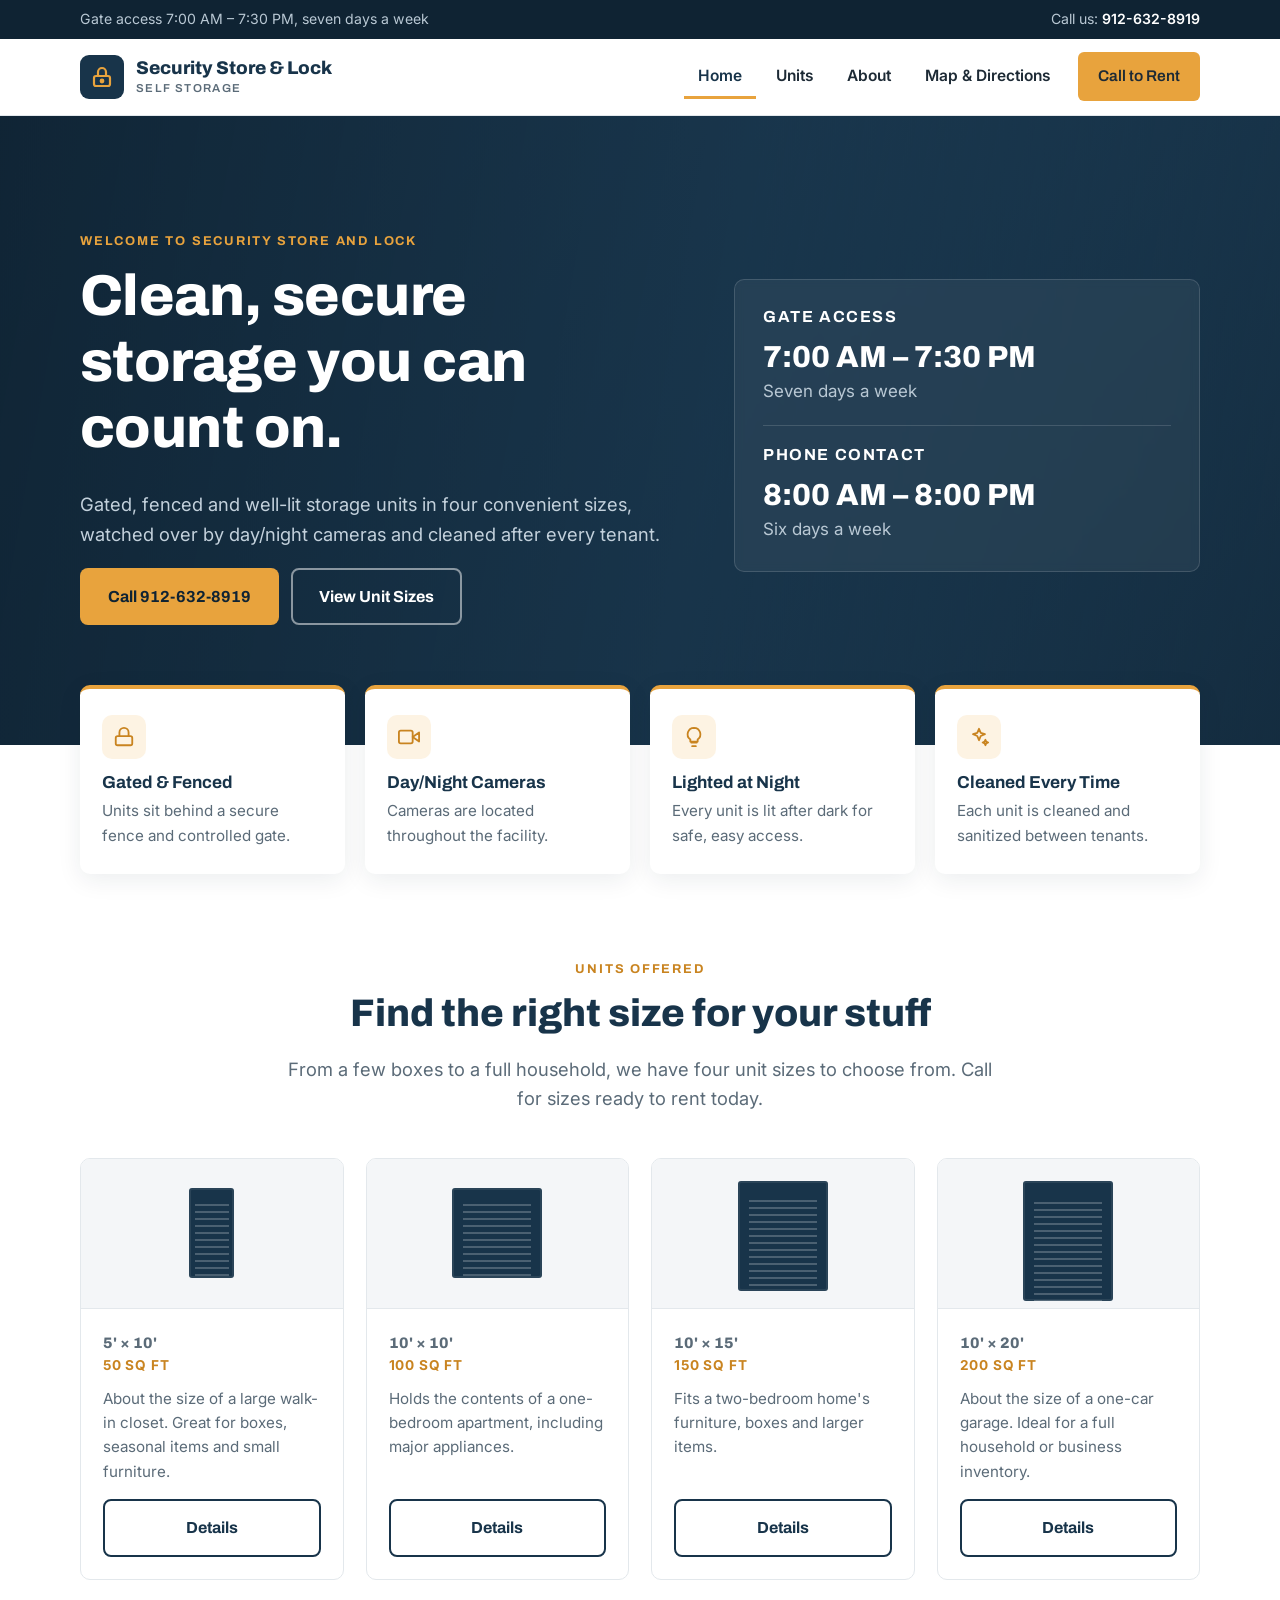
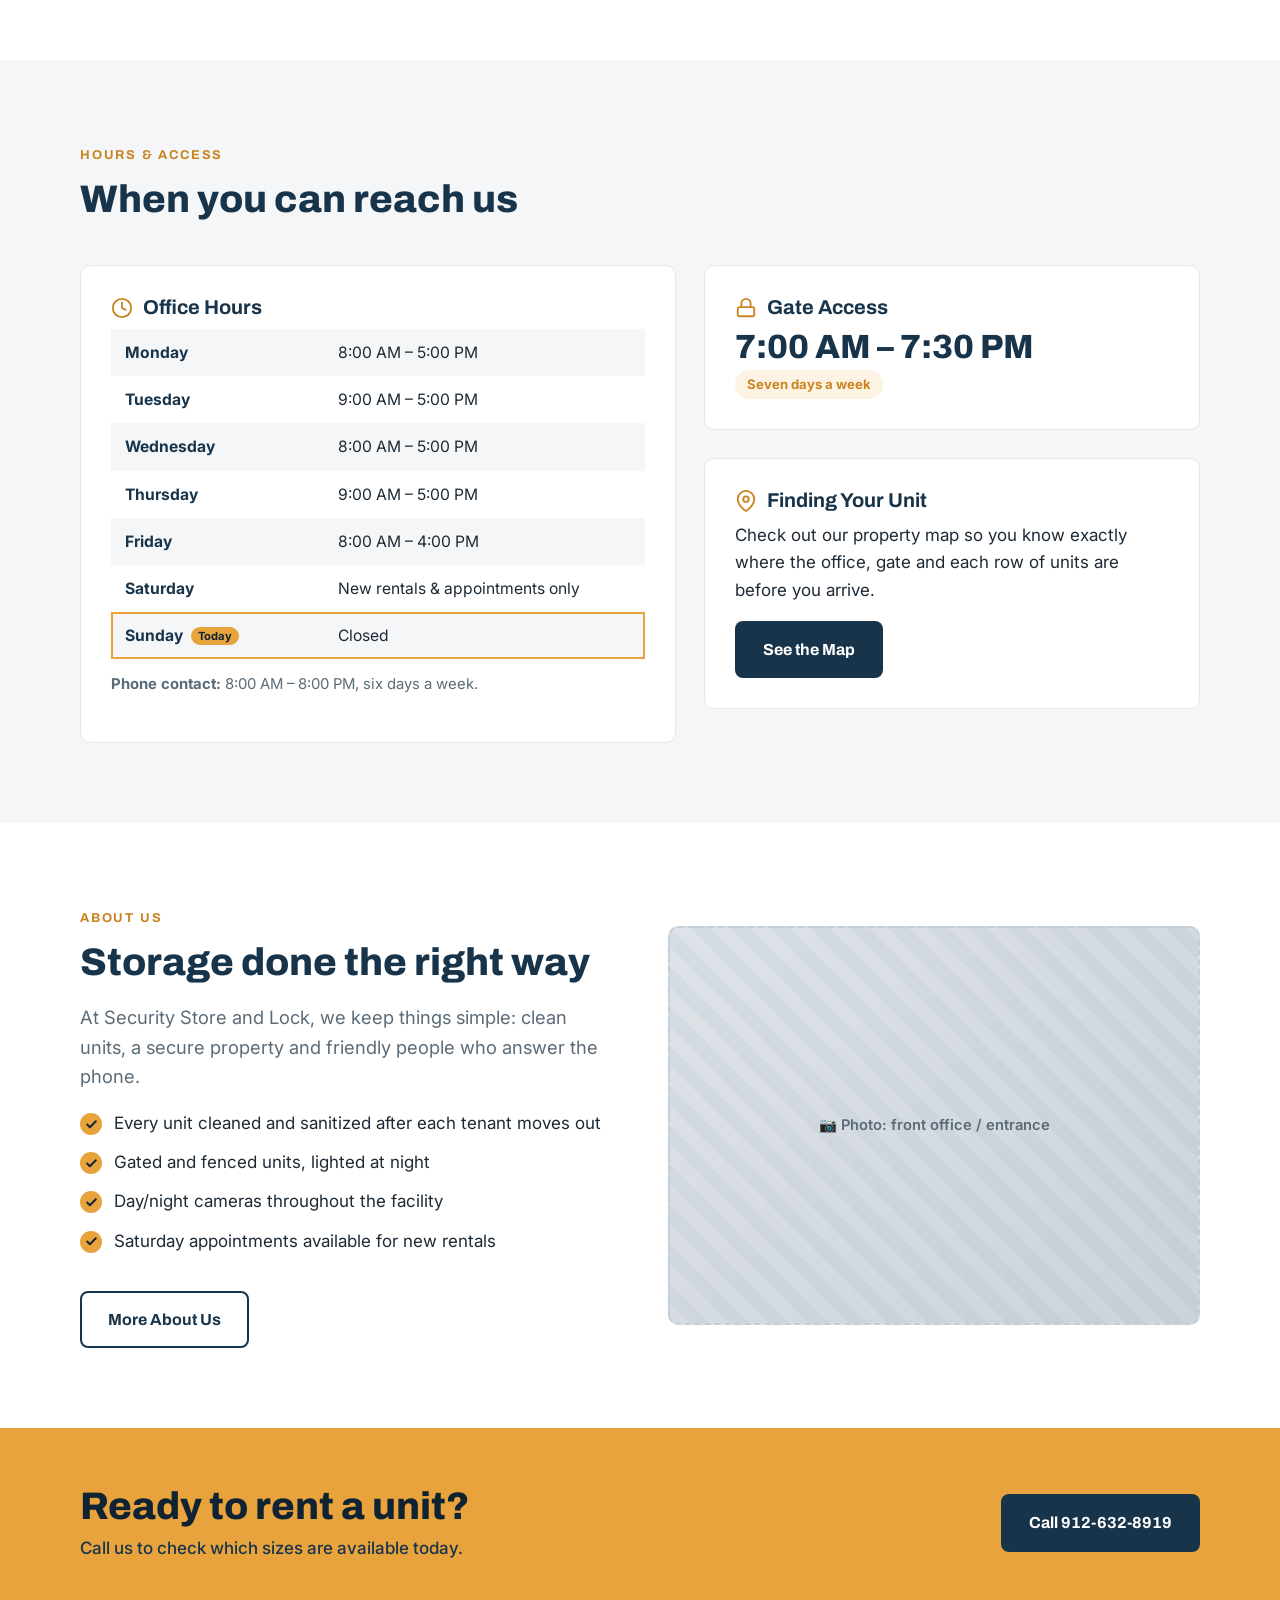
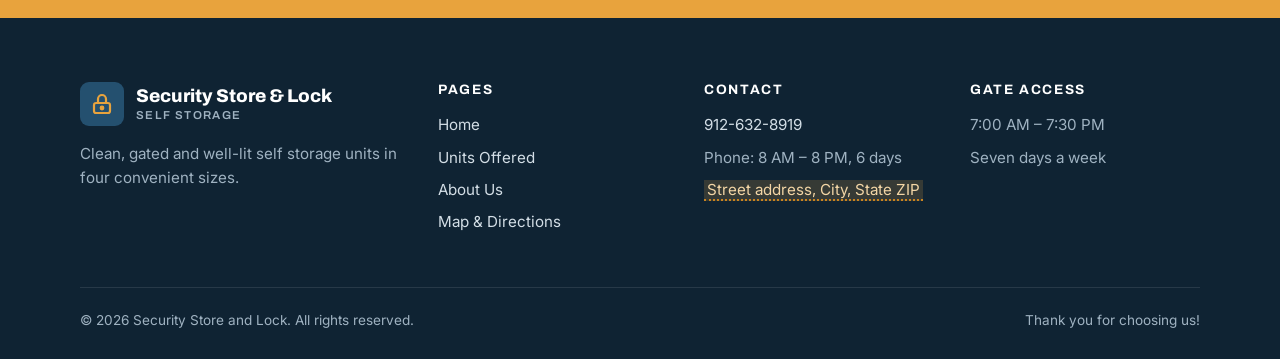
==== index.html @ 2366b082 "Initial website for Security Store and Lock Co-Authored-By: Claude Opus 5.5 <noreply@anthropic.com>" ====
<!DOCTYPE html>
<html lang="en">
<head>
  <meta charset="UTF-8">
  <meta name="viewport" content="width=device-width, initial-scale=1">
  <title>Security Store and Lock | Clean, Secure Self Storage</title>
  <meta name="description" content="Security Store and Lock offers clean, gated, well-lit self storage units from 5x10 to 10x20 with day/night cameras and 7-day gate access. Call 912-632-8919.">
  <link rel="preconnect" href="https://fonts.googleapis.com">
  <link rel="preconnect" href="https://fonts.gstatic.com" crossorigin>
  <link href="https://fonts.googleapis.com/css2?family=Archivo:wght@600;700;800&family=Inter:wght@400;500;600;700&display=swap" rel="stylesheet">
  <link rel="stylesheet" href="css/styles.css">
</head>
<body>

  <div class="topbar">
    <div class="container">
      <span class="hide-sm">Gate access 7:00 AM – 7:30 PM, seven days a week</span>
      <span>Call us: <a href="tel:+19126328919">912-632-8919</a></span>
    </div>
  </div>

  <header class="site-header">
    <div class="container">
      <a class="logo" href="index.html" aria-label="Security Store and Lock home">
        <span class="logo-mark"><svg viewBox="0 0 24 24" fill="none" stroke="#e8a33d" stroke-width="2.2" stroke-linecap="round" stroke-linejoin="round"><rect x="4" y="11" width="16" height="10" rx="2"/><path d="M8 11V7a4 4 0 0 1 8 0v4"/><circle cx="12" cy="16" r="1.3" fill="#e8a33d"/></svg></span>
        <span class="logo-text">Security Store &amp; Lock<small>Self Storage</small></span>
      </a>
      <button class="nav-toggle" aria-label="Open menu" aria-expanded="false"><span></span><span></span><span></span></button>
      <nav class="nav" aria-label="Main">
        <a href="index.html" aria-current="page">Home</a>
        <a href="units.html">Units</a>
        <a href="about.html">About</a>
        <a href="directions.html">Map &amp; Directions</a>
        <a class="btn btn--accent" href="tel:+19126328919">Call to Rent</a>
      </nav>
    </div>
  </header>

  <main>
    <!-- HERO — to add a background photo, add style="--hero-img: url('images/hero.jpg')" to the section below -->
    <section class="hero">
      <div class="container hero-grid">
        <div>
          <span class="eyebrow">Welcome to Security Store and Lock</span>
          <h1>Clean, secure storage you can count on.</h1>
          <p class="lead">Gated, fenced and well-lit storage units in four convenient sizes, watched over by day/night cameras and cleaned after every tenant.</p>
          <div class="btn-row">
            <a class="btn btn--accent" href="tel:+19126328919">Call 912-632-8919</a>
            <a class="btn btn--ghost" href="units.html">View Unit Sizes</a>
          </div>
        </div>
        <aside class="hero-card" aria-label="Quick info">
          <h3>Gate Access</h3>
          <div class="big">7:00 AM – 7:30 PM</div>
          <p class="sub">Seven days a week</p>
          <hr>
          <h3>Phone Contact</h3>
          <div class="big">8:00 AM – 8:00 PM</div>
          <p class="sub">Six days a week</p>
        </aside>
      </div>
    </section>

    <!-- FEATURES -->
    <div class="container">
      <div class="features">
        <div class="feature">
          <div class="icon"><svg viewBox="0 0 24 24" fill="none" stroke-width="2" stroke-linecap="round" stroke-linejoin="round"><rect x="3" y="11" width="18" height="10" rx="2"/><path d="M7 11V7a5 5 0 0 1 10 0v4"/></svg></div>
          <h3>Gated &amp; Fenced</h3>
          <p>Units sit behind a secure fence and controlled gate.</p>
        </div>
        <div class="feature">
          <div class="icon"><svg viewBox="0 0 24 24" fill="none" stroke-width="2" stroke-linecap="round" stroke-linejoin="round"><path d="M23 7l-7 5 7 5V7z"/><rect x="1" y="5" width="15" height="14" rx="2"/></svg></div>
          <h3>Day/Night Cameras</h3>
          <p>Cameras are located throughout the facility.</p>
        </div>
        <div class="feature">
          <div class="icon"><svg viewBox="0 0 24 24" fill="none" stroke-width="2" stroke-linecap="round" stroke-linejoin="round"><path d="M9 18h6M10 22h4M12 2a7 7 0 0 0-4 12.7V17h8v-2.3A7 7 0 0 0 12 2z"/></svg></div>
          <h3>Lighted at Night</h3>
          <p>Every unit is lit after dark for safe, easy access.</p>
        </div>
        <div class="feature">
          <div class="icon"><svg viewBox="0 0 24 24" fill="none" stroke-width="2" stroke-linecap="round" stroke-linejoin="round"><path d="M12 3l1.9 4.6L18.5 9l-4.6 1.9L12 15.5l-1.9-4.6L5.5 9l4.6-1.4z"/><path d="M19 15l.9 2.1L22 18l-2.1.9L19 21l-.9-2.1L16 18l2.1-.9z"/></svg></div>
          <h3>Cleaned Every Time</h3>
          <p>Each unit is cleaned and sanitized between tenants.</p>
        </div>
      </div>
    </div>

    <!-- UNITS SUMMARY -->
    <section class="section">
      <div class="container">
        <div class="section-head center">
          <span class="eyebrow">Units Offered</span>
          <h2>Find the right size for your stuff</h2>
          <p class="lead">From a few boxes to a full household, we have four unit sizes to choose from. Call for sizes ready to rent today.</p>
        </div>
        <div class="units-grid">
          <article class="unit-card">
            <div class="unit-visual"><div class="box" style="width:45px;height:90px"></div></div>
            <div class="unit-body">
              <p class="unit-size">5' × 10'</p>
              <div class="unit-sqft">50 sq ft</div>
              <p>About the size of a large walk-in closet. Great for boxes, seasonal items and small furniture.</p>
              <a class="btn btn--outline" href="units.html#5x10">Details</a>
            </div>
          </article>
          <article class="unit-card">
            <div class="unit-visual"><div class="box" style="width:90px;height:90px"></div></div>
            <div class="unit-body">
              <p class="unit-size">10' × 10'</p>
              <div class="unit-sqft">100 sq ft</div>
              <p>Holds the contents of a one-bedroom apartment, including major appliances.</p>
              <a class="btn btn--outline" href="units.html#10x10">Details</a>
            </div>
          </article>
          <article class="unit-card">
            <div class="unit-visual"><div class="box" style="width:90px;height:110px"></div></div>
            <div class="unit-body">
              <p class="unit-size">10' × 15'</p>
              <div class="unit-sqft">150 sq ft</div>
              <p>Fits a two-bedroom home's furniture, boxes and larger items.</p>
              <a class="btn btn--outline" href="units.html#10x15">Details</a>
            </div>
          </article>
          <article class="unit-card">
            <div class="unit-visual"><div class="box" style="width:90px;height:120px"></div></div>
            <div class="unit-body">
              <p class="unit-size">10' × 20'</p>
              <div class="unit-sqft">200 sq ft</div>
              <p>About the size of a one-car garage. Ideal for a full household or business inventory.</p>
              <a class="btn btn--outline" href="units.html#10x20">Details</a>
            </div>
          </article>
        </div>
      </div>
    </section>

    <!-- HOURS + GATE -->
    <section class="section section--soft">
      <div class="container">
        <div class="section-head">
          <span class="eyebrow">Hours &amp; Access</span>
          <h2>When you can reach us</h2>
        </div>
        <div class="info-grid">
          <div class="card">
            <h3><svg viewBox="0 0 24 24" fill="none" stroke-width="2" stroke-linecap="round"><circle cx="12" cy="12" r="10"/><path d="M12 6v6l4 2"/></svg>Office Hours</h3>
            <table class="hours">
              <tr data-day="1"><th>Monday</th><td>8:00 AM – 5:00 PM</td></tr>
              <tr data-day="2"><th>Tuesday</th><td>9:00 AM – 5:00 PM</td></tr>
              <tr data-day="3"><th>Wednesday</th><td>8:00 AM – 5:00 PM</td></tr>
              <tr data-day="4"><th>Thursday</th><td>9:00 AM – 5:00 PM</td></tr>
              <tr data-day="5"><th>Friday</th><td>8:00 AM – 4:00 PM</td></tr>
              <tr data-day="6"><th>Saturday</th><td>New rentals &amp; appointments only</td></tr>
              <tr data-day="0"><th>Sunday</th><td>Closed</td></tr>
            </table>
            <p class="note"><strong>Phone contact:</strong> 8:00 AM – 8:00 PM, six days a week.</p>
          </div>
          <div class="stack">
            <div class="card">
              <h3><svg viewBox="0 0 24 24" fill="none" stroke-width="2" stroke-linecap="round" stroke-linejoin="round"><rect x="3" y="11" width="18" height="10" rx="2"/><path d="M7 11V7a5 5 0 0 1 10 0v4"/></svg>Gate Access</h3>
              <div class="gate-time">7:00 AM – 7:30 PM</div>
              <span class="pill">Seven days a week</span>
            </div>
            <div class="card">
              <h3><svg viewBox="0 0 24 24" fill="none" stroke-width="2" stroke-linecap="round" stroke-linejoin="round"><path d="M21 10c0 7-9 13-9 13S3 17 3 10a9 9 0 0 1 18 0z"/><circle cx="12" cy="10" r="3"/></svg>Finding Your Unit</h3>
              <p>Check out our property map so you know exactly where the office, gate and each row of units are before you arrive.</p>
              <a class="btn btn--navy" href="directions.html">See the Map</a>
            </div>
          </div>
        </div>
      </div>
    </section>

    <!-- ABOUT SUMMARY -->
    <section class="section">
      <div class="container split">
        <div>
          <span class="eyebrow">About Us</span>
          <h2>Storage done the right way</h2>
          <p class="lead">At Security Store and Lock, we keep things simple: clean units, a secure property and friendly people who answer the phone.</p>
          <ul class="check-list">
            <li>Every unit cleaned and sanitized after each tenant moves out</li>
            <li>Gated and fenced units, lighted at night</li>
            <li>Day/night cameras throughout the facility</li>
            <li>Saturday appointments available for new rentals</li>
          </ul>
          <a class="btn btn--outline" href="about.html">More About Us</a>
        </div>
        <div class="photo" data-label="Photo: front office / entrance"></div>
      </div>
    </section>

    <!-- CTA -->
    <section class="cta-band">
      <div class="container">
        <div>
          <h2>Ready to rent a unit?</h2>
          <p>Call us to check which sizes are available today.</p>
        </div>
        <a class="btn btn--navy" href="tel:+19126328919">Call 912-632-8919</a>
      </div>
    </section>
  </main>

  <footer class="site-footer">
    <div class="container">
      <div class="footer-grid">
        <div>
          <a class="logo" href="index.html">
            <span class="logo-mark"><svg viewBox="0 0 24 24" fill="none" stroke="#e8a33d" stroke-width="2.2" stroke-linecap="round" stroke-linejoin="round"><rect x="4" y="11" width="16" height="10" rx="2"/><path d="M8 11V7a4 4 0 0 1 8 0v4"/><circle cx="12" cy="16" r="1.3" fill="#e8a33d"/></svg></span>
            <span class="logo-text">Security Store &amp; Lock<small>Self Storage</small></span>
          </a>
          <p style="margin-top:16px">Clean, gated and well-lit self storage units in four convenient sizes.</p>
        </div>
        <div>
          <h4>Pages</h4>
          <ul>
            <li><a href="index.html">Home</a></li>
            <li><a href="units.html">Units Offered</a></li>
            <li><a href="about.html">About Us</a></li>
            <li><a href="directions.html">Map &amp; Directions</a></li>
          </ul>
        </div>
        <div>
          <h4>Contact</h4>
          <ul>
            <li><a href="tel:+19126328919">912-632-8919</a></li>
            <li>Phone: 8 AM – 8 PM, 6 days</li>
            <li><span class="todo">Street address, City, State ZIP</span></li>
          </ul>
        </div>
        <div>
          <h4>Gate Access</h4>
          <ul>
            <li>7:00 AM – 7:30 PM</li>
            <li>Seven days a week</li>
          </ul>
        </div>
      </div>
      <div class="footer-bottom">
        <span>&copy; <span data-year>2026</span> Security Store and Lock. All rights reserved.</span>
        <span>Thank you for choosing us!</span>
      </div>
    </div>
  </footer>

  <script src="js/main.js"></script>
</body>
</html>
---- css/styles.css ----
/* ==========================================================
   Security Store and Lock — site styles
   Brand colors are defined once here; change them to re-theme.
   ========================================================== */
:root {
  --navy: #18344a;
  --navy-dark: #0f2333;
  --navy-light: #24506f;
  --accent: #e8a33d;
  --accent-dark: #c98420;
  --ink: #1d2a35;
  --muted: #5b6b78;
  --line: #e3e8ec;
  --bg: #ffffff;
  --bg-soft: #f4f6f8;
  --radius: 10px;
  --shadow: 0 6px 24px rgba(15, 35, 51, 0.08);
  --max: 1160px;
  --font-head: "Archivo", "Segoe UI", system-ui, sans-serif;
  --font-body: "Inter", "Segoe UI", system-ui, sans-serif;
}

*, *::before, *::after { box-sizing: border-box; }
html { scroll-behavior: smooth; }
body {
  margin: 0;
  font-family: var(--font-body);
  color: var(--ink);
  background: var(--bg);
  line-height: 1.6;
  font-size: 17px;
  -webkit-font-smoothing: antialiased;
}
img { max-width: 100%; display: block; }
a { color: var(--navy-light); }
h1, h2, h3, h4 { font-family: var(--font-head); color: var(--navy); line-height: 1.15; margin: 0 0 .5em; }
h1 { font-size: clamp(2.2rem, 5vw, 3.6rem); font-weight: 800; letter-spacing: -0.01em; }
h2 { font-size: clamp(1.7rem, 3.2vw, 2.4rem); font-weight: 800; }
h3 { font-size: 1.25rem; font-weight: 700; }
p { margin: 0 0 1em; }

.container { width: 100%; max-width: var(--max); margin: 0 auto; padding: 0 20px; }
.section { padding: 80px 0; }
.section--soft { background: var(--bg-soft); }
.section--navy { background: var(--navy); color: #dbe5ec; }
.section--navy h2, .section--navy h3 { color: #fff; }
.eyebrow {
  display: inline-block;
  font-family: var(--font-head);
  font-size: .8rem;
  font-weight: 700;
  letter-spacing: .14em;
  text-transform: uppercase;
  color: var(--accent-dark);
  margin-bottom: .75rem;
}
.section--navy .eyebrow, .hero .eyebrow, .page-hero .eyebrow { color: var(--accent); }
.lead { font-size: 1.15rem; color: var(--muted); max-width: 62ch; }
.section-head { max-width: 720px; margin-bottom: 44px; }
.section-head.center { margin-left: auto; margin-right: auto; text-align: center; }
.section-head.center .lead { margin-left: auto; margin-right: auto; }

/* ---------- Buttons ---------- */
.btn {
  display: inline-flex; align-items: center; gap: .5rem;
  padding: 14px 26px;
  border-radius: 8px;
  font-family: var(--font-head);
  font-weight: 700;
  font-size: 1rem;
  text-decoration: none;
  border: 2px solid transparent;
  transition: background .15s, color .15s, border-color .15s, transform .15s;
  cursor: pointer;
}
.btn:hover { transform: translateY(-1px); }
.btn--accent { background: var(--accent); color: var(--navy-dark); }
.btn--accent:hover { background: var(--accent-dark); }
.btn--ghost { border-color: rgba(255,255,255,.5); color: #fff; }
.btn--ghost:hover { border-color: #fff; background: rgba(255,255,255,.08); }
.btn--navy { background: var(--navy); color: #fff; }
.btn--navy:hover { background: var(--navy-light); }
.btn--outline { border-color: var(--navy); color: var(--navy); }
.btn--outline:hover { background: var(--navy); color: #fff; }
.btn-row { display: flex; flex-wrap: wrap; gap: 12px; }

/* ---------- Top bar + header ---------- */
.topbar { background: var(--navy-dark); color: #b9c8d4; font-size: .88rem; }
.topbar .container { display: flex; justify-content: space-between; gap: 16px; padding-top: 8px; padding-bottom: 8px; flex-wrap: wrap; }
.topbar a { color: #fff; text-decoration: none; font-weight: 600; }

.site-header {
  position: sticky; top: 0; z-index: 50;
  background: #fff;
  border-bottom: 1px solid var(--line);
}
.site-header .container { display: flex; align-items: center; justify-content: space-between; height: 76px; }
.logo { display: flex; align-items: center; gap: 12px; text-decoration: none; }
.logo-mark {
  width: 44px; height: 44px; border-radius: 9px;
  background: var(--navy);
  display: grid; place-items: center;
}
.logo-mark svg { width: 24px; height: 24px; }
.logo-text { font-family: var(--font-head); font-weight: 800; color: var(--navy); font-size: 1.15rem; line-height: 1.05; }
.logo-text small { display: block; font-weight: 600; font-size: .72rem; letter-spacing: .12em; text-transform: uppercase; color: var(--muted); margin-top: 3px; }

.nav { display: flex; align-items: center; gap: 6px; }
.nav a {
  text-decoration: none; color: var(--ink);
  font-weight: 600; font-size: .97rem;
  padding: 10px 14px; border-radius: 6px;
}
.nav a:hover { background: var(--bg-soft); }
.nav a[aria-current="page"] { color: var(--navy); box-shadow: inset 0 -3px 0 var(--accent); border-radius: 0; }
.nav .btn { margin-left: 8px; padding: 10px 18px; }
.nav-toggle { display: none; background: none; border: 0; padding: 8px; cursor: pointer; }
.nav-toggle span { display: block; width: 24px; height: 2px; background: var(--navy); margin: 5px 0; transition: transform .2s, opacity .2s; }

/* ---------- Hero ---------- */
.hero {
  position: relative;
  background:
    linear-gradient(100deg, rgba(15,35,51,.96) 0%, rgba(24,52,74,.88) 55%, rgba(24,52,74,.55) 100%),
    var(--hero-img, linear-gradient(135deg, #24506f, #0f2333));
  background-size: cover; background-position: center;
  color: #dbe5ec;
  padding: 110px 0 120px;
  overflow: hidden;
}
.hero h1 { color: #fff; max-width: 15ch; }
.hero .lead { color: #c3d1dc; }
.hero-grid { display: grid; grid-template-columns: 1.3fr 1fr; gap: 48px; align-items: center; }
.hero-card {
  background: rgba(255,255,255,.06);
  border: 1px solid rgba(255,255,255,.14);
  border-radius: var(--radius);
  padding: 28px;
  backdrop-filter: blur(4px);
}
.hero-card h3 { color: #fff; font-size: 1rem; letter-spacing: .1em; text-transform: uppercase; margin-bottom: 14px; }
.hero-card .big { font-family: var(--font-head); font-size: 1.9rem; font-weight: 800; color: #fff; line-height: 1.1; }
.hero-card .sub { color: #b9c8d4; margin: 4px 0 0; }
.hero-card hr { border: 0; border-top: 1px solid rgba(255,255,255,.14); margin: 20px 0; }

.page-hero {
  background: linear-gradient(120deg, var(--navy-dark), var(--navy-light));
  color: #c3d1dc;
  padding: 72px 0 64px;
}
.page-hero h1 { color: #fff; margin-bottom: .3em; }
.page-hero .lead { color: #c3d1dc; }
.crumbs { font-size: .9rem; margin-bottom: 14px; }
.crumbs a { color: #c3d1dc; text-decoration: none; }
.crumbs a:hover { color: #fff; }

/* ---------- Feature strip ---------- */
.features { display: grid; grid-template-columns: repeat(4, 1fr); gap: 20px; margin-top: -60px; position: relative; z-index: 2; }
.feature {
  background: #fff;
  border-radius: var(--radius);
  padding: 26px 22px;
  box-shadow: var(--shadow);
  border-top: 4px solid var(--accent);
}
.feature .icon { width: 44px; height: 44px; border-radius: 10px; background: #fdf3e3; display: grid; place-items: center; margin-bottom: 14px; }
.feature .icon svg { width: 22px; height: 22px; stroke: var(--accent-dark); }
.feature h3 { font-size: 1.08rem; margin-bottom: .35em; }
.feature p { color: var(--muted); font-size: .95rem; margin: 0; }

/* ---------- Units ---------- */
.units-grid { display: grid; grid-template-columns: repeat(4, 1fr); gap: 22px; }
.unit-card {
  background: #fff;
  border: 1px solid var(--line);
  border-radius: var(--radius);
  overflow: hidden;
  display: flex; flex-direction: column;
  transition: box-shadow .2s, transform .2s;
}
.unit-card:hover { box-shadow: var(--shadow); transform: translateY(-3px); }
.unit-visual { background: var(--bg-soft); padding: 22px; display: grid; place-items: center; height: 150px; border-bottom: 1px solid var(--line); }
.unit-visual .box {
  background: var(--navy);
  border-radius: 3px;
  position: relative;
  box-shadow: inset 0 0 0 2px rgba(255,255,255,.08);
}
.unit-visual .box::after {
  content: ""; position: absolute; inset: 18% 12% 0;
  background: repeating-linear-gradient(to bottom, rgba(255,255,255,.22) 0 2px, transparent 2px 7px);
}
.unit-body { padding: 22px; flex: 1; display: flex; flex-direction: column; }
.unit-size { font-family: var(--font-head); font-size: 1.6rem; font-weight: 800; color: var(--navy); margin: 0; }
.unit-sqft { font-size: .85rem; font-weight: 700; color: var(--accent-dark); letter-spacing: .06em; text-transform: uppercase; margin-bottom: 10px; }
.unit-body p { color: var(--muted); font-size: .95rem; }
.unit-body ul { padding-left: 1.1em; color: var(--muted); font-size: .93rem; margin: 0 0 18px; }
.unit-body .btn { margin-top: auto; justify-content: center; }

/* ---------- Split / about ---------- */
.split { display: grid; grid-template-columns: 1fr 1fr; gap: 56px; align-items: center; }
.split.reverse > :first-child { order: 2; }
.check-list { list-style: none; padding: 0; margin: 0 0 24px; }
.check-list li { position: relative; padding: 0 0 12px 34px; }
.check-list li::before {
  content: ""; position: absolute; left: 0; top: 3px;
  width: 22px; height: 22px; border-radius: 50%;
  background: var(--accent) url("data:image/svg+xml,%3Csvg xmlns='http://www.w3.org/2000/svg' viewBox='0 0 24 24' fill='none' stroke='%230f2333' stroke-width='3.5' stroke-linecap='round' stroke-linejoin='round'%3E%3Cpolyline points='20 6 9 17 4 12'/%3E%3C/svg%3E") center / 13px no-repeat;
}

/* ---------- Photo placeholders ----------
   To add a real photo, replace a  <div class="photo" ...>  with:
   <img class="photo" src="images/your-photo.jpg" alt="Describe the photo">
*/
.photo {
  width: 100%;
  aspect-ratio: 4 / 3;
  object-fit: cover;
  border-radius: var(--radius);
  background:
    linear-gradient(135deg, rgba(24,52,74,.08), rgba(24,52,74,.16)),
    repeating-linear-gradient(45deg, #eef2f5 0 14px, #e6ebef 14px 28px);
  border: 2px dashed #c4ced6;
  display: grid; place-items: center;
  color: var(--muted);
  font-weight: 600; font-size: .92rem;
  text-align: center; padding: 16px;
}
img.photo { border: 0; padding: 0; }
.photo.wide { aspect-ratio: 16 / 9; }
.photo::before { content: "\1F4F7  " attr(data-label); }
img.photo::before { content: none; }
.gallery { display: grid; grid-template-columns: repeat(3, 1fr); gap: 18px; }

/* ---------- Info cards (hours, gate) ---------- */
.info-grid { display: grid; grid-template-columns: 1.2fr 1fr; gap: 28px; }
.card {
  background: #fff;
  border: 1px solid var(--line);
  border-radius: var(--radius);
  padding: 30px;
}
.card h3 { display: flex; align-items: center; gap: 10px; }
.card h3 svg { width: 22px; height: 22px; stroke: var(--accent-dark); flex: none; }
.hours { width: 100%; border-collapse: collapse; font-size: .98rem; }
.hours th, .hours td { text-align: left; padding: 11px 14px; }
.hours th { font-weight: 700; color: var(--navy); width: 40%; }
.hours tr:nth-child(odd) { background: var(--bg-soft); }
.hours tr.today { outline: 2px solid var(--accent); outline-offset: -2px; }
.hours tr.today th::after { content: "Today"; margin-left: 8px; font-size: .7rem; background: var(--accent); color: var(--navy-dark); padding: 2px 7px; border-radius: 20px; vertical-align: middle; }
.note { font-size: .93rem; color: var(--muted); margin-top: 14px; }
.gate-time { font-family: var(--font-head); font-size: 2.1rem; font-weight: 800; color: var(--navy); line-height: 1.1; margin: 4px 0; }
.pill { display: inline-block; background: #fdf3e3; color: var(--accent-dark); font-weight: 700; font-size: .82rem; padding: 4px 12px; border-radius: 30px; }
.stack > * + * { margin-top: 28px; }

/* ---------- CTA band ---------- */
.cta-band { background: var(--accent); padding: 56px 0; }
.cta-band .container { display: flex; align-items: center; justify-content: space-between; gap: 24px; flex-wrap: wrap; }
.cta-band h2 { margin: 0; color: var(--navy-dark); }
.cta-band p { margin: 6px 0 0; color: var(--navy); font-weight: 500; }

/* ---------- Map ---------- */
.map-embed { width: 100%; aspect-ratio: 16 / 10; border: 0; border-radius: var(--radius); background: var(--bg-soft); }
.site-map-wrap { background: #fff; border: 1px solid var(--line); border-radius: var(--radius); padding: 20px; }
.site-map { width: 100%; height: auto; display: block; }
.legend { display: flex; flex-wrap: wrap; gap: 14px 24px; margin-top: 16px; font-size: .9rem; color: var(--muted); }
.legend span { display: inline-flex; align-items: center; gap: 8px; }
.legend i { width: 16px; height: 16px; border-radius: 3px; display: inline-block; }
.steps { counter-reset: step; list-style: none; padding: 0; margin: 0; }
.steps li { counter-increment: step; position: relative; padding: 0 0 22px 52px; }
.steps li::before {
  content: counter(step);
  position: absolute; left: 0; top: -2px;
  width: 34px; height: 34px; border-radius: 50%;
  background: var(--navy); color: #fff;
  display: grid; place-items: center;
  font-family: var(--font-head); font-weight: 800;
}
.steps strong { color: var(--navy); }

/* ---------- Placeholder highlight (things the owner must fill in) ---------- */
.todo { background: #fff4d6; border-bottom: 2px dotted var(--accent-dark); padding: 0 3px; }

/* ---------- Footer ---------- */
.site-footer { background: var(--navy-dark); color: #9fb2c1; padding: 64px 0 28px; font-size: .95rem; }
.footer-grid { display: grid; grid-template-columns: 1.4fr 1fr 1fr 1fr; gap: 36px; }
.site-footer h4 { color: #fff; font-size: .85rem; letter-spacing: .12em; text-transform: uppercase; margin-bottom: 16px; }
.site-footer a { color: #d3dee6; text-decoration: none; }
.site-footer a:hover { color: var(--accent); }
.site-footer ul { list-style: none; padding: 0; margin: 0; }
.site-footer li { margin-bottom: 8px; }
.site-footer .logo-text { color: #fff; }
.site-footer .logo-text small { color: #9fb2c1; }
.site-footer .logo-mark { background: var(--navy-light); }
.footer-bottom { border-top: 1px solid rgba(255,255,255,.1); margin-top: 44px; padding-top: 22px; font-size: .85rem; display: flex; justify-content: space-between; flex-wrap: wrap; gap: 10px; }

/* ---------- Responsive ---------- */
@media (max-width: 1000px) {
  .features, .units-grid { grid-template-columns: repeat(2, 1fr); }
  .footer-grid { grid-template-columns: 1fr 1fr; }
}
@media (max-width: 860px) {
  .nav-toggle { display: block; }
  .nav {
    position: absolute; top: 76px; left: 0; right: 0;
    background: #fff; border-bottom: 1px solid var(--line);
    flex-direction: column; align-items: stretch; gap: 0;
    padding: 10px 16px 18px;
    display: none;
  }
  .nav.open { display: flex; }
  .nav a { padding: 14px 10px; border-bottom: 1px solid var(--line); }
  .nav a[aria-current="page"] { box-shadow: inset 4px 0 0 var(--accent); }
  .nav .btn { margin: 14px 0 0; justify-content: center; border-bottom: 0; }
  .nav-toggle[aria-expanded="true"] span:nth-child(1) { transform: translateY(7px) rotate(45deg); }
  .nav-toggle[aria-expanded="true"] span:nth-child(2) { opacity: 0; }
  .nav-toggle[aria-expanded="true"] span:nth-child(3) { transform: translateY(-7px) rotate(-45deg); }
  .hero-grid, .split, .info-grid { grid-template-columns: 1fr; gap: 32px; }
  .split.reverse > :first-child { order: 0; }
  .gallery { grid-template-columns: 1fr 1fr; }
  .section { padding: 60px 0; }
  .hero { padding: 72px 0 100px; }
}
@media (max-width: 560px) {
  body { font-size: 16px; }
  .container { padding: 0 16px; }
  .features, .units-grid, .gallery, .footer-grid { grid-template-columns: 1fr; }
  .topbar .container { justify-content: center; text-align: center; }
  .topbar .hide-sm { display: none; }
  .card { padding: 22px; }
  .hours th, .hours td { padding: 10px; }
  .btn-row .btn { flex: 1 1 100%; justify-content: center; }
}
.site-footer .todo { background: rgba(232,163,61,.18); color: #f3d6a6; }
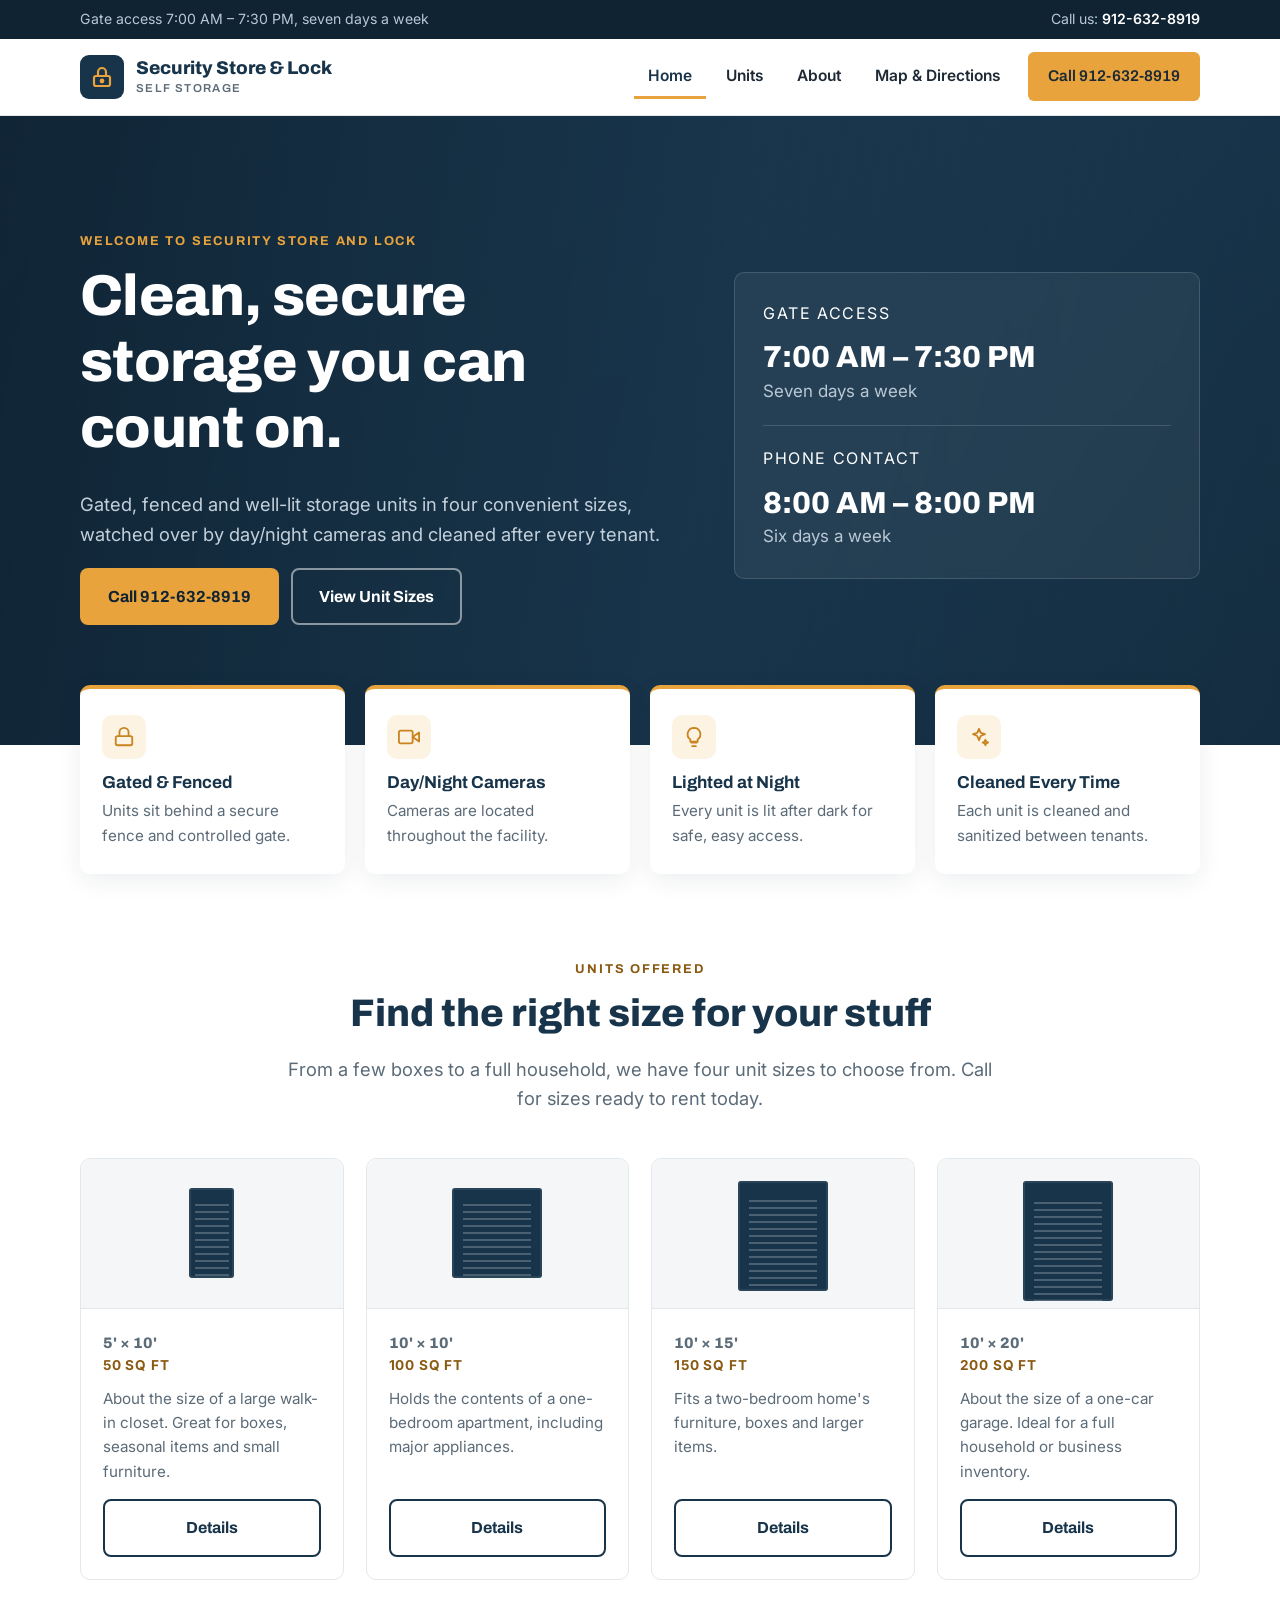
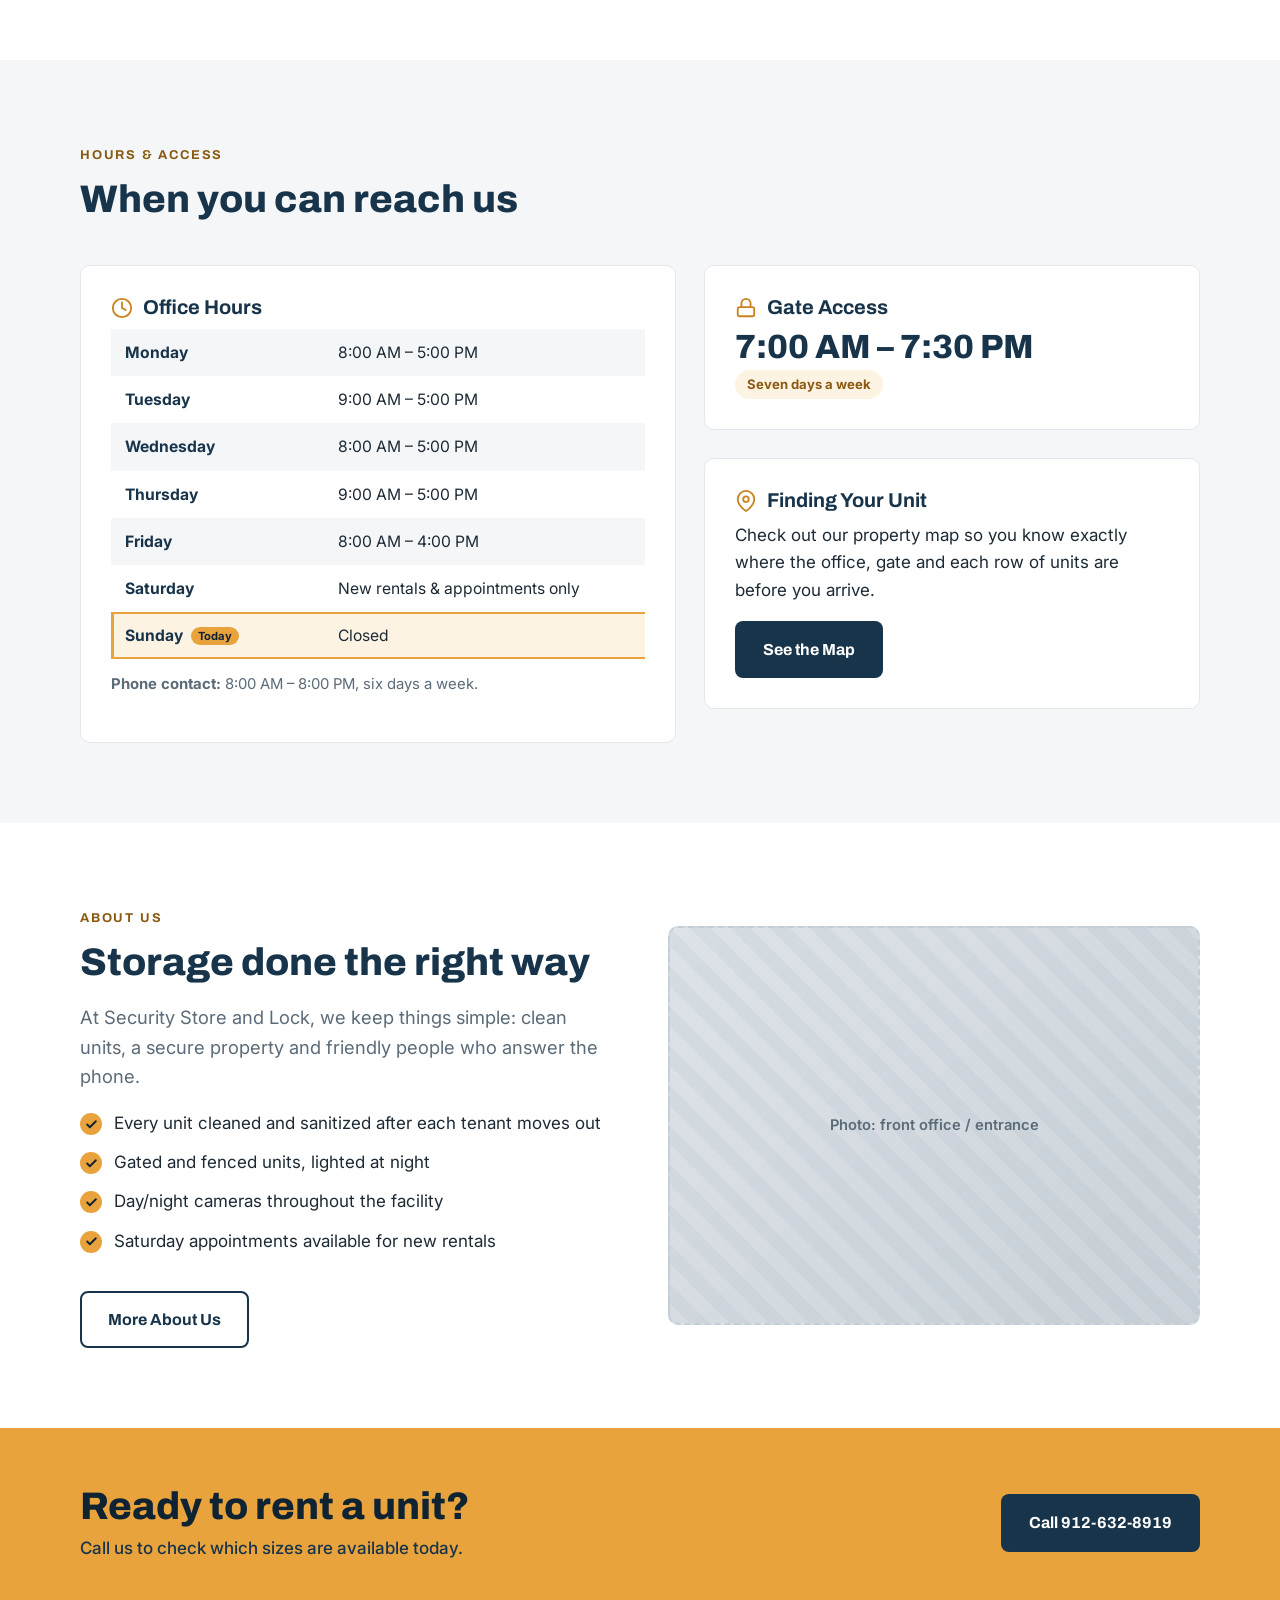
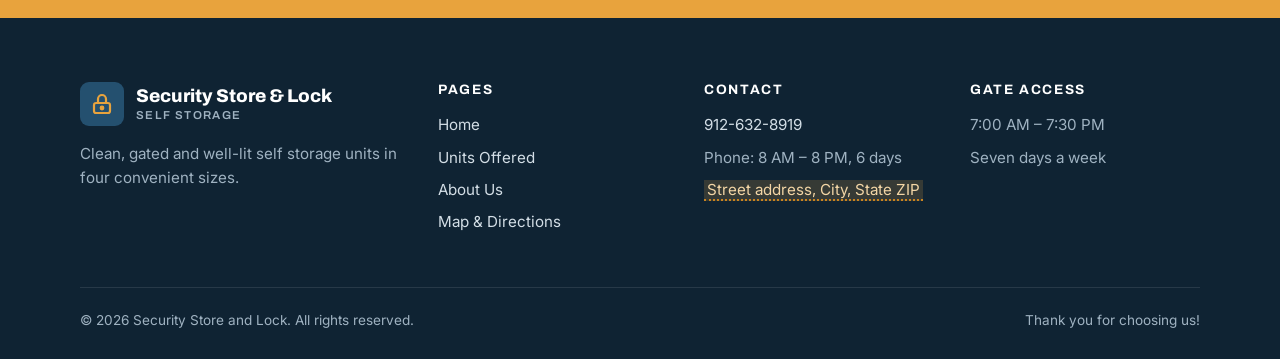
==== commit a89b0f5f: "Apply UI/UX review: accessibility, mobile call bar, readable map - Fix invisible feature headings on" ====
--- a/index.html
+++ b/index.html
@@ -11,6 +11,7 @@
   <link rel="stylesheet" href="css/styles.css">
 </head>
 <body>
+  <a class="skip-link" href="#main">Skip to main content</a>
 
   <div class="topbar">
     <div class="container">
@@ -25,18 +26,18 @@
         <span class="logo-mark"><svg viewBox="0 0 24 24" fill="none" stroke="#e8a33d" stroke-width="2.2" stroke-linecap="round" stroke-linejoin="round"><rect x="4" y="11" width="16" height="10" rx="2"/><path d="M8 11V7a4 4 0 0 1 8 0v4"/><circle cx="12" cy="16" r="1.3" fill="#e8a33d"/></svg></span>
         <span class="logo-text">Security Store &amp; Lock<small>Self Storage</small></span>
       </a>
-      <button class="nav-toggle" aria-label="Open menu" aria-expanded="false"><span></span><span></span><span></span></button>
-      <nav class="nav" aria-label="Main">
+      <button class="nav-toggle" aria-label="Menu" aria-expanded="false" aria-controls="site-nav"><span></span><span></span><span></span></button>
+      <nav class="nav" id="site-nav" aria-label="Main">
         <a href="index.html" aria-current="page">Home</a>
         <a href="units.html">Units</a>
         <a href="about.html">About</a>
         <a href="directions.html">Map &amp; Directions</a>
-        <a class="btn btn--accent" href="tel:+19126328919">Call to Rent</a>
+        <a class="btn btn--accent" href="tel:+19126328919">Call 912-632-8919</a>
       </nav>
     </div>
   </header>
 
-  <main>
+  <main id="main">
     <!-- HERO — to add a background photo, add style="--hero-img: url('images/hero.jpg')" to the section below -->
     <section class="hero">
       <div class="container hero-grid">
@@ -50,11 +51,11 @@
           </div>
         </div>
         <aside class="hero-card" aria-label="Quick info">
-          <h3>Gate Access</h3>
+          <p class="hero-card__label">Gate Access</p>
           <div class="big">7:00 AM – 7:30 PM</div>
           <p class="sub">Seven days a week</p>
           <hr>
-          <h3>Phone Contact</h3>
+          <p class="hero-card__label">Phone Contact</p>
           <div class="big">8:00 AM – 8:00 PM</div>
           <p class="sub">Six days a week</p>
         </aside>
@@ -63,7 +64,7 @@
 
     <!-- FEATURES -->
     <div class="container">
-      <div class="features">
+      <div class="features features--overlap">
         <div class="feature">
           <div class="icon"><svg viewBox="0 0 24 24" fill="none" stroke-width="2" stroke-linecap="round" stroke-linejoin="round"><rect x="3" y="11" width="18" height="10" rx="2"/><path d="M7 11V7a5 5 0 0 1 10 0v4"/></svg></div>
           <h3>Gated &amp; Fenced</h3>
@@ -102,7 +103,7 @@
               <p class="unit-size">5' × 10'</p>
               <div class="unit-sqft">50 sq ft</div>
               <p>About the size of a large walk-in closet. Great for boxes, seasonal items and small furniture.</p>
-              <a class="btn btn--outline" href="units.html#5x10">Details</a>
+              <a class="btn btn--outline" href="units.html#5x10">Details<span class="sr-only"> on 5' × 10' units</span></a>
             </div>
           </article>
           <article class="unit-card">
@@ -111,7 +112,7 @@
               <p class="unit-size">10' × 10'</p>
               <div class="unit-sqft">100 sq ft</div>
               <p>Holds the contents of a one-bedroom apartment, including major appliances.</p>
-              <a class="btn btn--outline" href="units.html#10x10">Details</a>
+              <a class="btn btn--outline" href="units.html#10x10">Details<span class="sr-only"> on 10' × 10' units</span></a>
             </div>
           </article>
           <article class="unit-card">
@@ -120,7 +121,7 @@
               <p class="unit-size">10' × 15'</p>
               <div class="unit-sqft">150 sq ft</div>
               <p>Fits a two-bedroom home's furniture, boxes and larger items.</p>
-              <a class="btn btn--outline" href="units.html#10x15">Details</a>
+              <a class="btn btn--outline" href="units.html#10x15">Details<span class="sr-only"> on 10' × 15' units</span></a>
             </div>
           </article>
           <article class="unit-card">
@@ -129,7 +130,7 @@
               <p class="unit-size">10' × 20'</p>
               <div class="unit-sqft">200 sq ft</div>
               <p>About the size of a one-car garage. Ideal for a full household or business inventory.</p>
-              <a class="btn btn--outline" href="units.html#10x20">Details</a>
+              <a class="btn btn--outline" href="units.html#10x20">Details<span class="sr-only"> on 10' × 20' units</span></a>
             </div>
           </article>
         </div>
@@ -147,13 +148,14 @@
           <div class="card">
             <h3><svg viewBox="0 0 24 24" fill="none" stroke-width="2" stroke-linecap="round"><circle cx="12" cy="12" r="10"/><path d="M12 6v6l4 2"/></svg>Office Hours</h3>
             <table class="hours">
-              <tr data-day="1"><th>Monday</th><td>8:00 AM – 5:00 PM</td></tr>
-              <tr data-day="2"><th>Tuesday</th><td>9:00 AM – 5:00 PM</td></tr>
-              <tr data-day="3"><th>Wednesday</th><td>8:00 AM – 5:00 PM</td></tr>
-              <tr data-day="4"><th>Thursday</th><td>9:00 AM – 5:00 PM</td></tr>
-              <tr data-day="5"><th>Friday</th><td>8:00 AM – 4:00 PM</td></tr>
-              <tr data-day="6"><th>Saturday</th><td>New rentals &amp; appointments only</td></tr>
-              <tr data-day="0"><th>Sunday</th><td>Closed</td></tr>
+              <caption class="sr-only">Office hours</caption>
+              <tr data-day="1"><th scope="row">Monday</th><td>8:00 AM – 5:00 PM</td></tr>
+              <tr data-day="2"><th scope="row">Tuesday</th><td>9:00 AM – 5:00 PM</td></tr>
+              <tr data-day="3"><th scope="row">Wednesday</th><td>8:00 AM – 5:00 PM</td></tr>
+              <tr data-day="4"><th scope="row">Thursday</th><td>9:00 AM – 5:00 PM</td></tr>
+              <tr data-day="5"><th scope="row">Friday</th><td>8:00 AM – 4:00 PM</td></tr>
+              <tr data-day="6"><th scope="row">Saturday</th><td>New rentals &amp; appointments only</td></tr>
+              <tr data-day="0"><th scope="row">Sunday</th><td>Closed</td></tr>
             </table>
             <p class="note"><strong>Phone contact:</strong> 8:00 AM – 8:00 PM, six days a week.</p>
           </div>
@@ -188,7 +190,7 @@
           </ul>
           <a class="btn btn--outline" href="about.html">More About Us</a>
         </div>
-        <div class="photo" data-label="Photo: front office / entrance"></div>
+        <div class="photo" aria-hidden="true" data-label="Photo: front office / entrance"></div>
       </div>
     </section>
 
@@ -246,6 +248,8 @@
     </div>
   </footer>
 
+  <a class="call-bar" href="tel:+19126328919">Call to Rent: 912-632-8919</a>
+
   <script src="js/main.js"></script>
 </body>
 </html>
--- a/css/styles.css
+++ b/css/styles.css
@@ -8,6 +8,7 @@
   --navy-light: #24506f;
   --accent: #e8a33d;
   --accent-dark: #c98420;
+  --accent-text: #8a5a12; /* amber for small text on light backgrounds (passes 4.5:1) */
   --ink: #1d2a35;
   --muted: #5b6b78;
   --line: #e3e8ec;
@@ -21,7 +22,7 @@
 }
 
 *, *::before, *::after { box-sizing: border-box; }
-html { scroll-behavior: smooth; }
+html { scroll-behavior: smooth; scroll-padding-top: 96px; }
 body {
   margin: 0;
   font-family: var(--font-body);
@@ -51,7 +52,7 @@
   font-weight: 700;
   letter-spacing: .14em;
   text-transform: uppercase;
-  color: var(--accent-dark);
+  color: var(--accent-text);
   margin-bottom: .75rem;
 }
 .section--navy .eyebrow, .hero .eyebrow, .page-hero .eyebrow { color: var(--accent); }
@@ -113,8 +114,8 @@
 }
 .nav a:hover { background: var(--bg-soft); }
 .nav a[aria-current="page"] { color: var(--navy); box-shadow: inset 0 -3px 0 var(--accent); border-radius: 0; }
-.nav .btn { margin-left: 8px; padding: 10px 18px; }
-.nav-toggle { display: none; background: none; border: 0; padding: 8px; cursor: pointer; }
+.nav .btn { margin-left: 8px; padding: 10px 18px; white-space: nowrap; }
+.nav-toggle { display: none; background: none; border: 0; padding: 12px; min-width: 48px; min-height: 48px; cursor: pointer; }
 .nav-toggle span { display: block; width: 24px; height: 2px; background: var(--navy); margin: 5px 0; transition: transform .2s, opacity .2s; }
 
 /* ---------- Hero ---------- */
@@ -138,7 +139,7 @@
   padding: 28px;
   backdrop-filter: blur(4px);
 }
-.hero-card h3 { color: #fff; font-size: 1rem; letter-spacing: .1em; text-transform: uppercase; margin-bottom: 14px; }
+.hero-card__label { color: #fff; font-size: 1rem; letter-spacing: .1em; text-transform: uppercase; margin-bottom: 14px; }
 .hero-card .big { font-family: var(--font-head); font-size: 1.9rem; font-weight: 800; color: #fff; line-height: 1.1; }
 .hero-card .sub { color: #b9c8d4; margin: 4px 0 0; }
 .hero-card hr { border: 0; border-top: 1px solid rgba(255,255,255,.14); margin: 20px 0; }
@@ -155,7 +156,8 @@
 .crumbs a:hover { color: #fff; }
 
 /* ---------- Feature strip ---------- */
-.features { display: grid; grid-template-columns: repeat(4, 1fr); gap: 20px; margin-top: -60px; position: relative; z-index: 2; }
+.features { display: grid; grid-template-columns: repeat(4, 1fr); gap: 20px; }
+.features--overlap { margin-top: -60px; position: relative; z-index: 2; }
 .feature {
   background: #fff;
   border-radius: var(--radius);
@@ -165,7 +167,7 @@
 }
 .feature .icon { width: 44px; height: 44px; border-radius: 10px; background: #fdf3e3; display: grid; place-items: center; margin-bottom: 14px; }
 .feature .icon svg { width: 22px; height: 22px; stroke: var(--accent-dark); }
-.feature h3 { font-size: 1.08rem; margin-bottom: .35em; }
+.feature h3, .section--navy .feature h3 { font-size: 1.08rem; margin-bottom: .35em; color: var(--navy); }
 .feature p { color: var(--muted); font-size: .95rem; margin: 0; }
 
 /* ---------- Units ---------- */
@@ -178,7 +180,7 @@
   display: flex; flex-direction: column;
   transition: box-shadow .2s, transform .2s;
 }
-.unit-card:hover { box-shadow: var(--shadow); transform: translateY(-3px); }
+.unit-card:hover { box-shadow: var(--shadow); }
 .unit-visual { background: var(--bg-soft); padding: 22px; display: grid; place-items: center; height: 150px; border-bottom: 1px solid var(--line); }
 .unit-visual .box {
   background: var(--navy);
@@ -192,7 +194,7 @@
 }
 .unit-body { padding: 22px; flex: 1; display: flex; flex-direction: column; }
 .unit-size { font-family: var(--font-head); font-size: 1.6rem; font-weight: 800; color: var(--navy); margin: 0; }
-.unit-sqft { font-size: .85rem; font-weight: 700; color: var(--accent-dark); letter-spacing: .06em; text-transform: uppercase; margin-bottom: 10px; }
+.unit-sqft { font-size: .85rem; font-weight: 700; color: var(--accent-text); letter-spacing: .06em; text-transform: uppercase; margin-bottom: 10px; }
 .unit-body p { color: var(--muted); font-size: .95rem; }
 .unit-body ul { padding-left: 1.1em; color: var(--muted); font-size: .93rem; margin: 0 0 18px; }
 .unit-body .btn { margin-top: auto; justify-content: center; }
@@ -226,10 +228,9 @@
   font-weight: 600; font-size: .92rem;
   text-align: center; padding: 16px;
 }
-img.photo { border: 0; padding: 0; }
+img.photo { border: 0; padding: 0; display: block; background: var(--bg-soft); }
 .photo.wide { aspect-ratio: 16 / 9; }
-.photo::before { content: "\1F4F7  " attr(data-label); }
-img.photo::before { content: none; }
+.photo::before { content: attr(data-label); }
 .gallery { display: grid; grid-template-columns: repeat(3, 1fr); gap: 18px; }
 
 /* ---------- Info cards (hours, gate) ---------- */
@@ -246,11 +247,12 @@
 .hours th, .hours td { text-align: left; padding: 11px 14px; }
 .hours th { font-weight: 700; color: var(--navy); width: 40%; }
 .hours tr:nth-child(odd) { background: var(--bg-soft); }
-.hours tr.today { outline: 2px solid var(--accent); outline-offset: -2px; }
+.hours tr.today th, .hours tr.today td { background: #fdf3e3; box-shadow: inset 0 2px 0 var(--accent), inset 0 -2px 0 var(--accent); }
+.hours tr.today th { box-shadow: inset 3px 0 0 var(--accent), inset 0 2px 0 var(--accent), inset 0 -2px 0 var(--accent); }
 .hours tr.today th::after { content: "Today"; margin-left: 8px; font-size: .7rem; background: var(--accent); color: var(--navy-dark); padding: 2px 7px; border-radius: 20px; vertical-align: middle; }
 .note { font-size: .93rem; color: var(--muted); margin-top: 14px; }
 .gate-time { font-family: var(--font-head); font-size: 2.1rem; font-weight: 800; color: var(--navy); line-height: 1.1; margin: 4px 0; }
-.pill { display: inline-block; background: #fdf3e3; color: var(--accent-dark); font-weight: 700; font-size: .82rem; padding: 4px 12px; border-radius: 30px; }
+.pill { display: inline-block; background: #fdf3e3; color: var(--accent-text); font-weight: 700; font-size: .82rem; padding: 4px 12px; border-radius: 30px; }
 .stack > * + * { margin-top: 28px; }
 
 /* ---------- CTA band ---------- */
@@ -322,7 +324,9 @@
   .hero { padding: 72px 0 100px; }
 }
 @media (max-width: 560px) {
-  body { font-size: 16px; }
+  .feature p, .unit-body p, .unit-body ul, .note, .legend { font-size: 1rem; }
+  .topbar { font-size: .95rem; }
+  .hours { font-size: 1.02rem; }
   .container { padding: 0 16px; }
   .features, .units-grid, .gallery, .footer-grid { grid-template-columns: 1fr; }
   .topbar .container { justify-content: center; text-align: center; }
@@ -332,3 +336,52 @@
   .btn-row .btn { flex: 1 1 100%; justify-content: center; }
 }
 .site-footer .todo { background: rgba(232,163,61,.18); color: #f3d6a6; }
+
+/* ---------- Accessibility helpers ---------- */
+:focus-visible {
+  outline: 3px solid var(--navy-dark);
+  outline-offset: 2px;
+  box-shadow: 0 0 0 6px var(--accent);
+  border-radius: 4px;
+}
+.skip-link {
+  position: absolute; left: 12px; top: -60px; z-index: 100;
+  background: var(--accent); color: var(--navy-dark);
+  padding: 12px 18px; font-weight: 700; border-radius: 6px; text-decoration: none;
+}
+.skip-link:focus { top: 12px; }
+.sr-only { position: absolute; width: 1px; height: 1px; padding: 0; margin: -1px; overflow: hidden; clip: rect(0,0,0,0); white-space: nowrap; border: 0; }
+
+/* ---------- Misc components ---------- */
+.divider { border: 0; border-top: 1px solid var(--line); margin: 56px 0; }
+.btn--outline-dark { border-color: var(--navy-dark); color: var(--navy-dark); }
+.btn--outline-dark:hover { background: var(--navy-dark); color: #fff; }
+.legend i { flex: none; }
+.site-map-wrap { overflow-x: auto; -webkit-overflow-scrolling: touch; }
+.map-key { margin: 18px 0 0; padding-left: 1.1em; font-size: 1rem; }
+.map-key li { margin-bottom: 4px; }
+.swipe-hint { display: none; }
+@media (max-width: 700px) {
+  .site-map { min-width: 760px; }
+  .swipe-hint { display: block; margin: 0 0 10px; }
+}
+
+/* ---------- Sticky call bar (phones) ---------- */
+.call-bar { display: none; }
+@media (max-width: 860px) {
+  .call-bar {
+    display: flex; align-items: center; justify-content: center;
+    position: fixed; left: 0; right: 0; bottom: 0; z-index: 60;
+    min-height: 56px; padding: 10px 16px calc(10px + env(safe-area-inset-bottom));
+    background: var(--accent); color: var(--navy-dark);
+    font: 800 1.1rem var(--font-head); text-decoration: none;
+    box-shadow: 0 -4px 16px rgba(15,35,51,.18);
+  }
+  body { padding-bottom: 72px; }
+}
+
+@media (prefers-reduced-motion: reduce) {
+  html { scroll-behavior: auto; }
+  *, *::before, *::after { transition: none !important; animation: none !important; }
+  .btn:hover { transform: none; }
+}
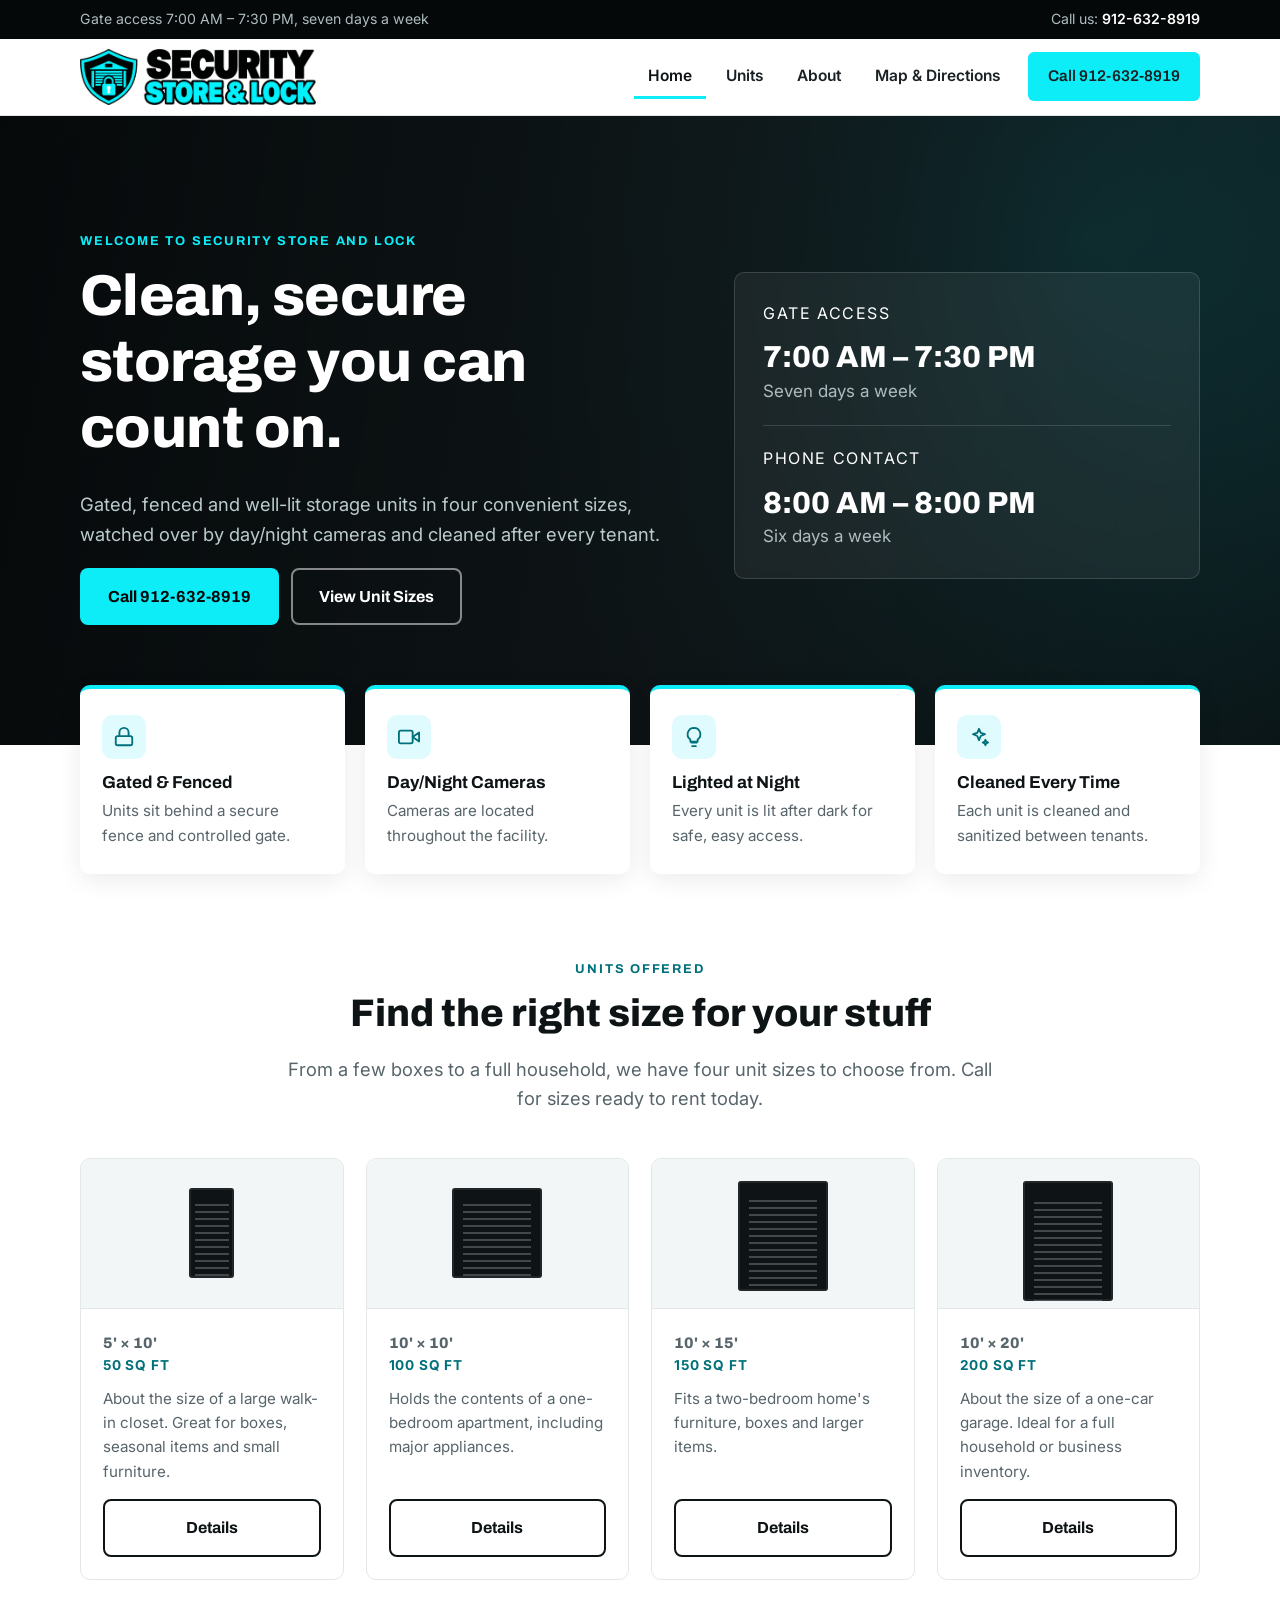
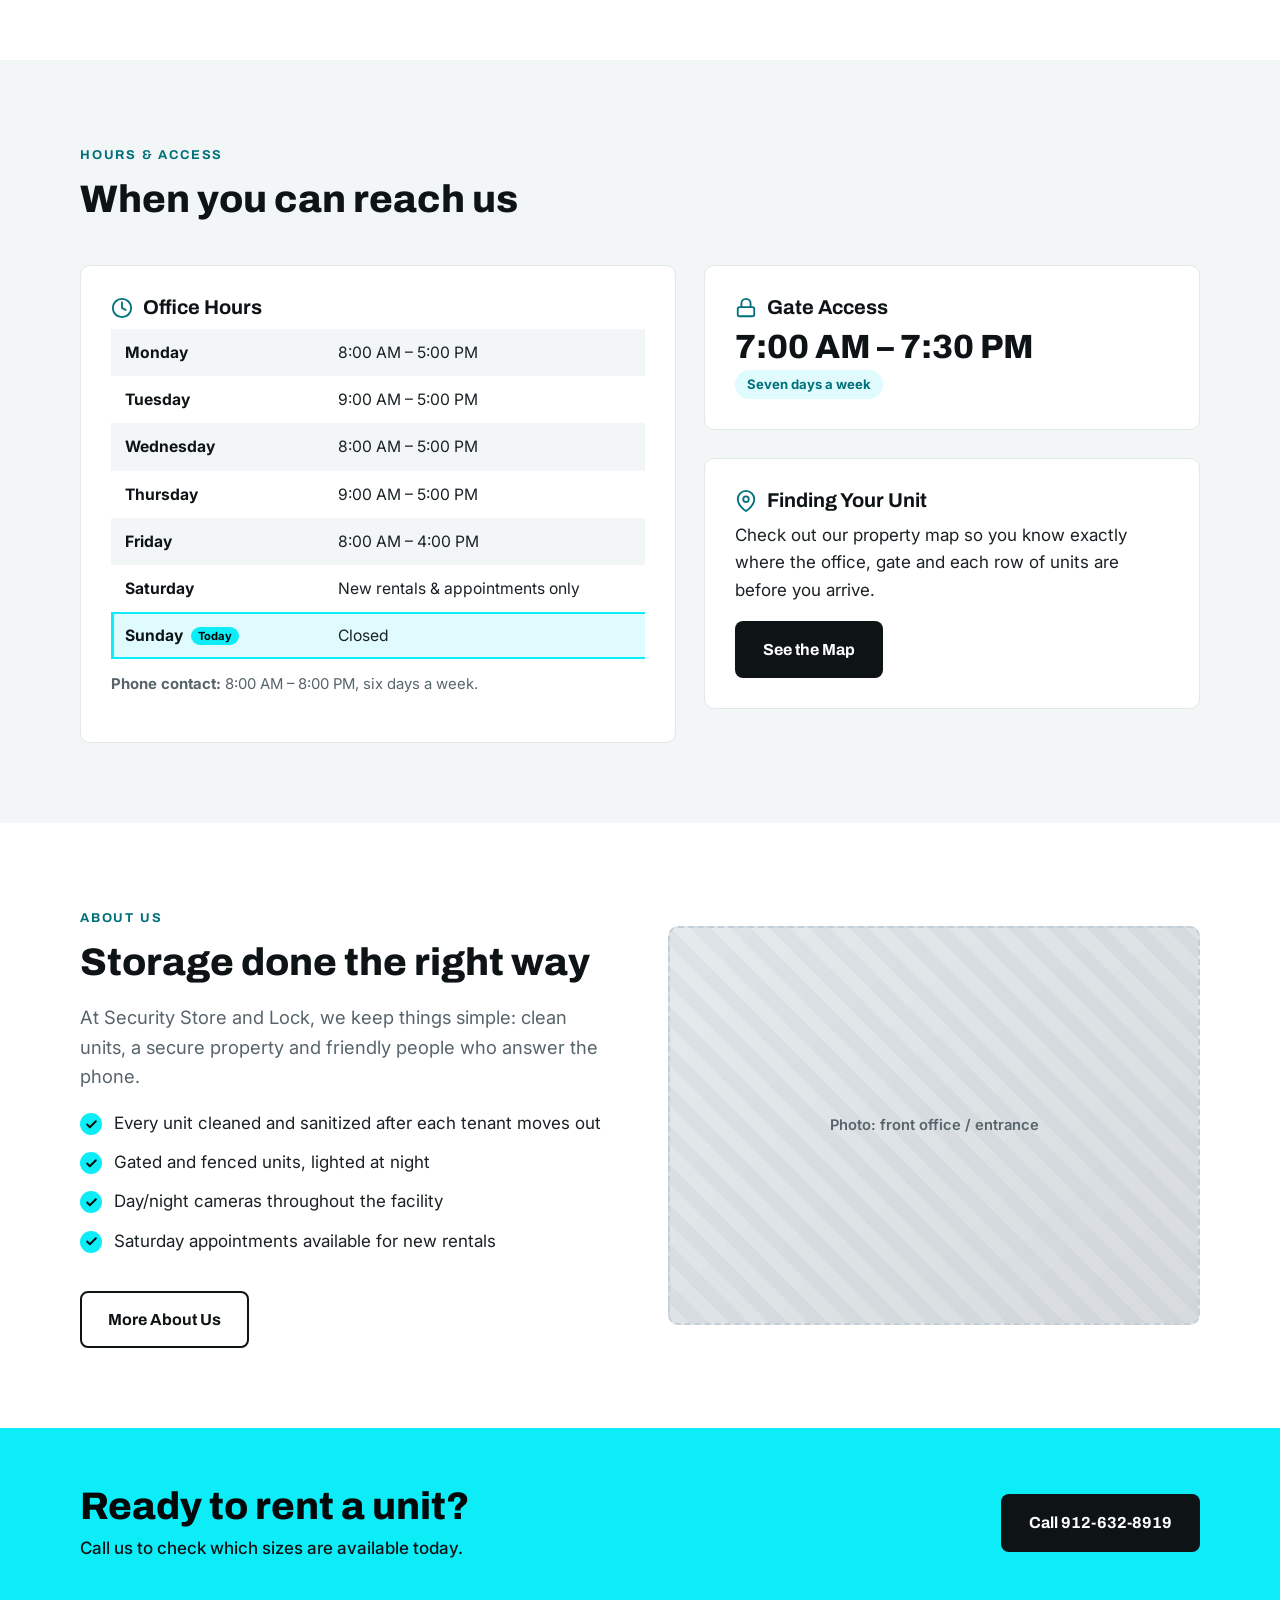
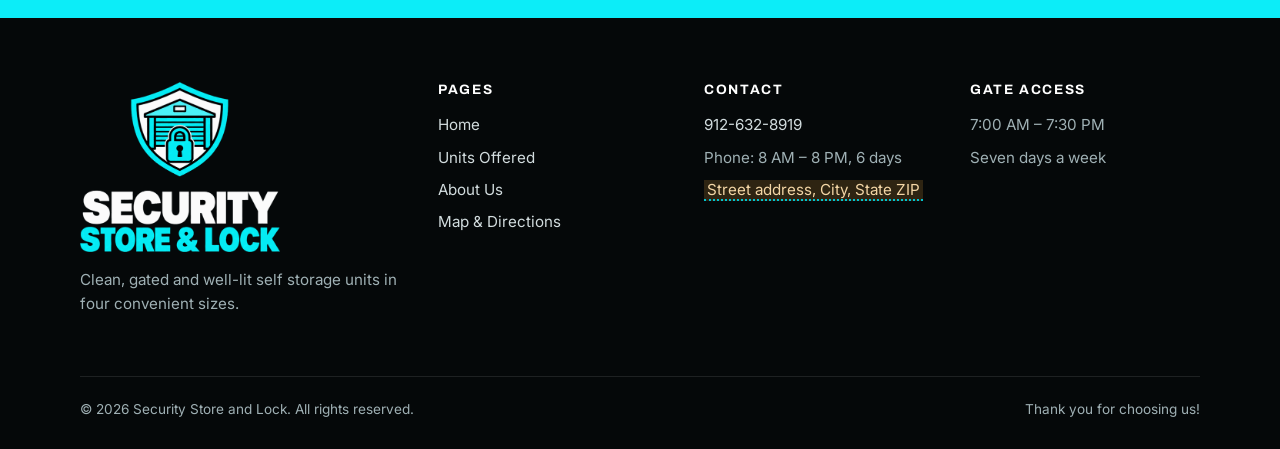
==== commit 7018eff1: "Rebrand to logo colors; add logo images and favicon - Black + cyan palette taken from the uploaded l" ====
--- a/index.html
+++ b/index.html
@@ -8,7 +8,13 @@
   <link rel="preconnect" href="https://fonts.googleapis.com">
   <link rel="preconnect" href="https://fonts.gstatic.com" crossorigin>
   <link href="https://fonts.googleapis.com/css2?family=Archivo:wght@600;700;800&family=Inter:wght@400;500;600;700&display=swap" rel="stylesheet">
-  <link rel="stylesheet" href="css/styles.css">
+  <link rel="icon" href="favicon.ico" sizes="any">
+  <link rel="icon" type="image/png" sizes="32x32" href="images/favicon-32.png">
+  <link rel="icon" type="image/png" sizes="512x512" href="images/favicon-512.png">
+  <link rel="apple-touch-icon" href="images/apple-touch-icon.png">
+  <meta name="theme-color" content="#050809">
+  <meta property="og:image" content="images/logo.png">
+  <link rel="stylesheet" href="css/styles.css?v=2">
 </head>
 <body>
   <a class="skip-link" href="#main">Skip to main content</a>
@@ -23,8 +29,7 @@
   <header class="site-header">
     <div class="container">
       <a class="logo" href="index.html" aria-label="Security Store and Lock home">
-        <span class="logo-mark"><svg viewBox="0 0 24 24" fill="none" stroke="#e8a33d" stroke-width="2.2" stroke-linecap="round" stroke-linejoin="round"><rect x="4" y="11" width="16" height="10" rx="2"/><path d="M8 11V7a4 4 0 0 1 8 0v4"/><circle cx="12" cy="16" r="1.3" fill="#e8a33d"/></svg></span>
-        <span class="logo-text">Security Store &amp; Lock<small>Self Storage</small></span>
+        <img src="images/logo-horizontal.png" width="270" height="64" alt="Security Store &amp; Lock">
       </a>
       <button class="nav-toggle" aria-label="Menu" aria-expanded="false" aria-controls="site-nav"><span></span><span></span><span></span></button>
       <nav class="nav" id="site-nav" aria-label="Main">
@@ -211,8 +216,7 @@
       <div class="footer-grid">
         <div>
           <a class="logo" href="index.html">
-            <span class="logo-mark"><svg viewBox="0 0 24 24" fill="none" stroke="#e8a33d" stroke-width="2.2" stroke-linecap="round" stroke-linejoin="round"><rect x="4" y="11" width="16" height="10" rx="2"/><path d="M8 11V7a4 4 0 0 1 8 0v4"/><circle cx="12" cy="16" r="1.3" fill="#e8a33d"/></svg></span>
-            <span class="logo-text">Security Store &amp; Lock<small>Self Storage</small></span>
+            <img src="images/logo-dark.png" width="200" height="170" alt="Security Store &amp; Lock">
           </a>
           <p style="margin-top:16px">Clean, gated and well-lit self storage units in four convenient sizes.</p>
         </div>
@@ -250,6 +254,6 @@
 
   <a class="call-bar" href="tel:+19126328919">Call to Rent: 912-632-8919</a>
 
-  <script src="js/main.js"></script>
+  <script src="js/main.js?v=2"></script>
 </body>
 </html>
--- a/css/styles.css
+++ b/css/styles.css
@@ -3,19 +3,21 @@
    Brand colors are defined once here; change them to re-theme.
    ========================================================== */
 :root {
-  --navy: #18344a;
-  --navy-dark: #0f2333;
-  --navy-light: #24506f;
-  --accent: #e8a33d;
-  --accent-dark: #c98420;
-  --accent-text: #8a5a12; /* amber for small text on light backgrounds (passes 4.5:1) */
-  --ink: #1d2a35;
-  --muted: #5b6b78;
-  --line: #e3e8ec;
+  /* Brand: black + cyan, taken from the logo artwork */
+  --navy: #0e1416;          /* brand black: headings, dark sections */
+  --navy-dark: #050809;     /* deepest black: top bar, footer */
+  --navy-light: #1c2a2e;
+  --accent: #0cedf8;        /* logo cyan */
+  --accent-dark: #00c4d0;
+  --accent-text: #00707a;   /* cyan for small text/icons on light backgrounds (passes 4.5:1) */
+  --accent-soft: #dffbfd;
+  --ink: #1a2124;
+  --muted: #57656b;
+  --line: #e2e8ea;
   --bg: #ffffff;
-  --bg-soft: #f4f6f8;
+  --bg-soft: #f3f6f7;
   --radius: 10px;
-  --shadow: 0 6px 24px rgba(15, 35, 51, 0.08);
+  --shadow: 0 6px 24px rgba(5, 8, 9, 0.08);
   --max: 1160px;
   --font-head: "Archivo", "Segoe UI", system-ui, sans-serif;
   --font-body: "Inter", "Segoe UI", system-ui, sans-serif;
@@ -43,7 +45,7 @@
 .container { width: 100%; max-width: var(--max); margin: 0 auto; padding: 0 20px; }
 .section { padding: 80px 0; }
 .section--soft { background: var(--bg-soft); }
-.section--navy { background: var(--navy); color: #dbe5ec; }
+.section--navy { background: var(--navy); color: #d6e1e3; }
 .section--navy h2, .section--navy h3 { color: #fff; }
 .eyebrow {
   display: inline-block;
@@ -86,7 +88,7 @@
 .btn-row { display: flex; flex-wrap: wrap; gap: 12px; }
 
 /* ---------- Top bar + header ---------- */
-.topbar { background: var(--navy-dark); color: #b9c8d4; font-size: .88rem; }
+.topbar { background: var(--navy-dark); color: #aebcc0; font-size: .88rem; }
 .topbar .container { display: flex; justify-content: space-between; gap: 16px; padding-top: 8px; padding-bottom: 8px; flex-wrap: wrap; }
 .topbar a { color: #fff; text-decoration: none; font-weight: 600; }
 
@@ -97,14 +99,7 @@
 }
 .site-header .container { display: flex; align-items: center; justify-content: space-between; height: 76px; }
 .logo { display: flex; align-items: center; gap: 12px; text-decoration: none; }
-.logo-mark {
-  width: 44px; height: 44px; border-radius: 9px;
-  background: var(--navy);
-  display: grid; place-items: center;
-}
-.logo-mark svg { width: 24px; height: 24px; }
-.logo-text { font-family: var(--font-head); font-weight: 800; color: var(--navy); font-size: 1.15rem; line-height: 1.05; }
-.logo-text small { display: block; font-weight: 600; font-size: .72rem; letter-spacing: .12em; text-transform: uppercase; color: var(--muted); margin-top: 3px; }
+.logo img { height: 56px; width: auto; }
 
 .nav { display: flex; align-items: center; gap: 6px; }
 .nav a {
@@ -122,15 +117,15 @@
 .hero {
   position: relative;
   background:
-    linear-gradient(100deg, rgba(15,35,51,.96) 0%, rgba(24,52,74,.88) 55%, rgba(24,52,74,.55) 100%),
-    var(--hero-img, linear-gradient(135deg, #24506f, #0f2333));
+    linear-gradient(100deg, rgba(5,8,9,.96) 0%, rgba(14,20,22,.88) 55%, rgba(14,20,22,.55) 100%),
+    var(--hero-img, radial-gradient(circle at 85% 20%, rgba(12,237,248,.35), transparent 55%), linear-gradient(135deg, #1c2a2e, #050809));
   background-size: cover; background-position: center;
-  color: #dbe5ec;
+  color: #d6e1e3;
   padding: 110px 0 120px;
   overflow: hidden;
 }
 .hero h1 { color: #fff; max-width: 15ch; }
-.hero .lead { color: #c3d1dc; }
+.hero .lead { color: #bccbce; }
 .hero-grid { display: grid; grid-template-columns: 1.3fr 1fr; gap: 48px; align-items: center; }
 .hero-card {
   background: rgba(255,255,255,.06);
@@ -141,18 +136,18 @@
 }
 .hero-card__label { color: #fff; font-size: 1rem; letter-spacing: .1em; text-transform: uppercase; margin-bottom: 14px; }
 .hero-card .big { font-family: var(--font-head); font-size: 1.9rem; font-weight: 800; color: #fff; line-height: 1.1; }
-.hero-card .sub { color: #b9c8d4; margin: 4px 0 0; }
+.hero-card .sub { color: #aebcc0; margin: 4px 0 0; }
 .hero-card hr { border: 0; border-top: 1px solid rgba(255,255,255,.14); margin: 20px 0; }
 
 .page-hero {
   background: linear-gradient(120deg, var(--navy-dark), var(--navy-light));
-  color: #c3d1dc;
+  color: #bccbce;
   padding: 72px 0 64px;
 }
 .page-hero h1 { color: #fff; margin-bottom: .3em; }
-.page-hero .lead { color: #c3d1dc; }
+.page-hero .lead { color: #bccbce; }
 .crumbs { font-size: .9rem; margin-bottom: 14px; }
-.crumbs a { color: #c3d1dc; text-decoration: none; }
+.crumbs a { color: #bccbce; text-decoration: none; }
 .crumbs a:hover { color: #fff; }
 
 /* ---------- Feature strip ---------- */
@@ -165,8 +160,8 @@
   box-shadow: var(--shadow);
   border-top: 4px solid var(--accent);
 }
-.feature .icon { width: 44px; height: 44px; border-radius: 10px; background: #fdf3e3; display: grid; place-items: center; margin-bottom: 14px; }
-.feature .icon svg { width: 22px; height: 22px; stroke: var(--accent-dark); }
+.feature .icon { width: 44px; height: 44px; border-radius: 10px; background: var(--accent-soft); display: grid; place-items: center; margin-bottom: 14px; }
+.feature .icon svg { width: 22px; height: 22px; stroke: var(--accent-text); }
 .feature h3, .section--navy .feature h3 { font-size: 1.08rem; margin-bottom: .35em; color: var(--navy); }
 .feature p { color: var(--muted); font-size: .95rem; margin: 0; }
 
@@ -207,7 +202,7 @@
 .check-list li::before {
   content: ""; position: absolute; left: 0; top: 3px;
   width: 22px; height: 22px; border-radius: 50%;
-  background: var(--accent) url("data:image/svg+xml,%3Csvg xmlns='http://www.w3.org/2000/svg' viewBox='0 0 24 24' fill='none' stroke='%230f2333' stroke-width='3.5' stroke-linecap='round' stroke-linejoin='round'%3E%3Cpolyline points='20 6 9 17 4 12'/%3E%3C/svg%3E") center / 13px no-repeat;
+  background: var(--accent) url("data:image/svg+xml,%3Csvg xmlns='http://www.w3.org/2000/svg' viewBox='0 0 24 24' fill='none' stroke='%23050809' stroke-width='3.5' stroke-linecap='round' stroke-linejoin='round'%3E%3Cpolyline points='20 6 9 17 4 12'/%3E%3C/svg%3E") center / 13px no-repeat;
 }
 
 /* ---------- Photo placeholders ----------
@@ -220,7 +215,7 @@
   object-fit: cover;
   border-radius: var(--radius);
   background:
-    linear-gradient(135deg, rgba(24,52,74,.08), rgba(24,52,74,.16)),
+    linear-gradient(135deg, rgba(14,20,22,.04), rgba(14,20,22,.10)),
     repeating-linear-gradient(45deg, #eef2f5 0 14px, #e6ebef 14px 28px);
   border: 2px dashed #c4ced6;
   display: grid; place-items: center;
@@ -242,17 +237,17 @@
   padding: 30px;
 }
 .card h3 { display: flex; align-items: center; gap: 10px; }
-.card h3 svg { width: 22px; height: 22px; stroke: var(--accent-dark); flex: none; }
+.card h3 svg { width: 22px; height: 22px; stroke: var(--accent-text); flex: none; }
 .hours { width: 100%; border-collapse: collapse; font-size: .98rem; }
 .hours th, .hours td { text-align: left; padding: 11px 14px; }
 .hours th { font-weight: 700; color: var(--navy); width: 40%; }
 .hours tr:nth-child(odd) { background: var(--bg-soft); }
-.hours tr.today th, .hours tr.today td { background: #fdf3e3; box-shadow: inset 0 2px 0 var(--accent), inset 0 -2px 0 var(--accent); }
+.hours tr.today th, .hours tr.today td { background: var(--accent-soft); box-shadow: inset 0 2px 0 var(--accent), inset 0 -2px 0 var(--accent); }
 .hours tr.today th { box-shadow: inset 3px 0 0 var(--accent), inset 0 2px 0 var(--accent), inset 0 -2px 0 var(--accent); }
 .hours tr.today th::after { content: "Today"; margin-left: 8px; font-size: .7rem; background: var(--accent); color: var(--navy-dark); padding: 2px 7px; border-radius: 20px; vertical-align: middle; }
 .note { font-size: .93rem; color: var(--muted); margin-top: 14px; }
 .gate-time { font-family: var(--font-head); font-size: 2.1rem; font-weight: 800; color: var(--navy); line-height: 1.1; margin: 4px 0; }
-.pill { display: inline-block; background: #fdf3e3; color: var(--accent-text); font-weight: 700; font-size: .82rem; padding: 4px 12px; border-radius: 30px; }
+.pill { display: inline-block; background: var(--accent-soft); color: var(--accent-text); font-weight: 700; font-size: .82rem; padding: 4px 12px; border-radius: 30px; }
 .stack > * + * { margin-top: 28px; }
 
 /* ---------- CTA band ---------- */
@@ -284,16 +279,14 @@
 .todo { background: #fff4d6; border-bottom: 2px dotted var(--accent-dark); padding: 0 3px; }
 
 /* ---------- Footer ---------- */
-.site-footer { background: var(--navy-dark); color: #9fb2c1; padding: 64px 0 28px; font-size: .95rem; }
+.site-footer { background: var(--navy-dark); color: #9fb0b4; padding: 64px 0 28px; font-size: .95rem; }
 .footer-grid { display: grid; grid-template-columns: 1.4fr 1fr 1fr 1fr; gap: 36px; }
 .site-footer h4 { color: #fff; font-size: .85rem; letter-spacing: .12em; text-transform: uppercase; margin-bottom: 16px; }
-.site-footer a { color: #d3dee6; text-decoration: none; }
+.site-footer a { color: #d2dcde; text-decoration: none; }
 .site-footer a:hover { color: var(--accent); }
 .site-footer ul { list-style: none; padding: 0; margin: 0; }
 .site-footer li { margin-bottom: 8px; }
-.site-footer .logo-text { color: #fff; }
-.site-footer .logo-text small { color: #9fb2c1; }
-.site-footer .logo-mark { background: var(--navy-light); }
+.site-footer .logo img { height: auto; width: 200px; }
 .footer-bottom { border-top: 1px solid rgba(255,255,255,.1); margin-top: 44px; padding-top: 22px; font-size: .85rem; display: flex; justify-content: space-between; flex-wrap: wrap; gap: 10px; }
 
 /* ---------- Responsive ---------- */
@@ -375,7 +368,7 @@
     min-height: 56px; padding: 10px 16px calc(10px + env(safe-area-inset-bottom));
     background: var(--accent); color: var(--navy-dark);
     font: 800 1.1rem var(--font-head); text-decoration: none;
-    box-shadow: 0 -4px 16px rgba(15,35,51,.18);
+    box-shadow: 0 -4px 16px rgba(5,8,9,.18);
   }
   body { padding-bottom: 72px; }
 }
@@ -385,3 +378,7 @@
   *, *::before, *::after { transition: none !important; animation: none !important; }
   .btn:hover { transform: none; }
 }
+
+@media (max-width: 560px) {
+  .logo img { height: 46px; }
+}
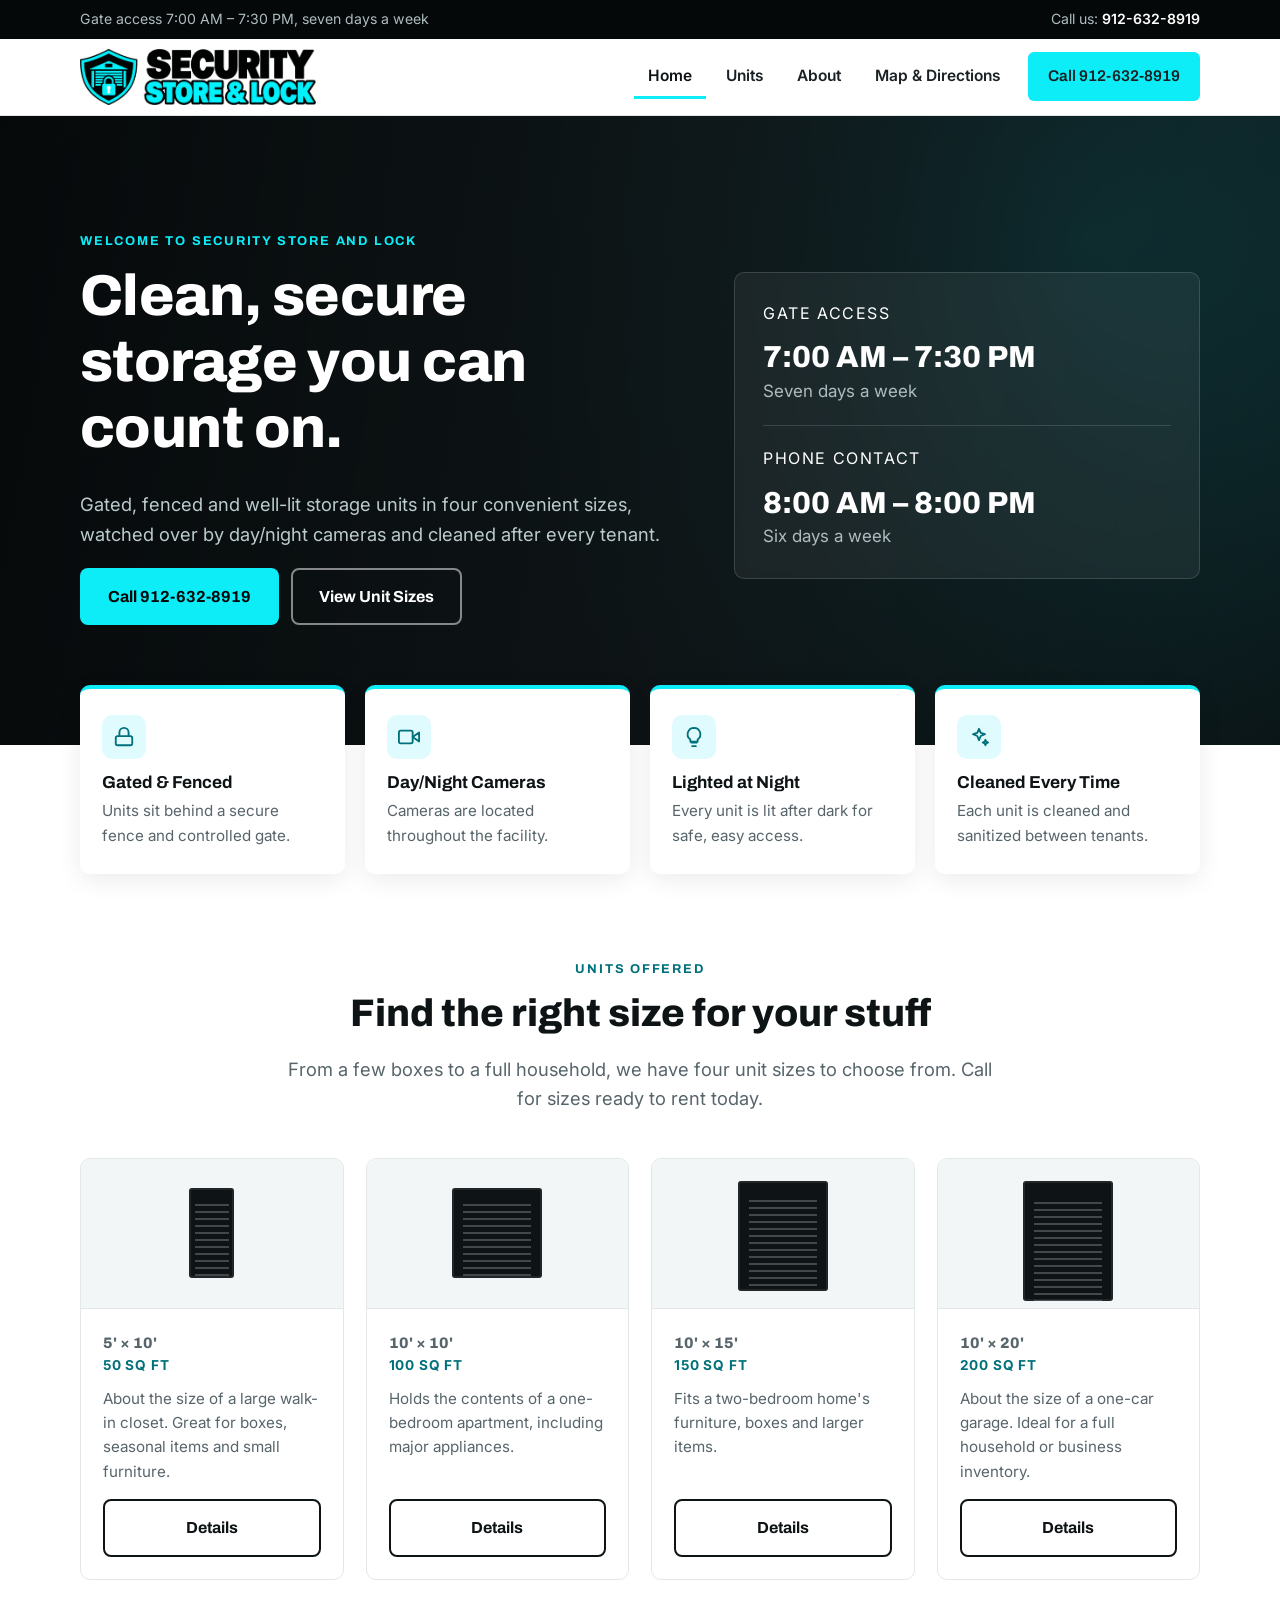
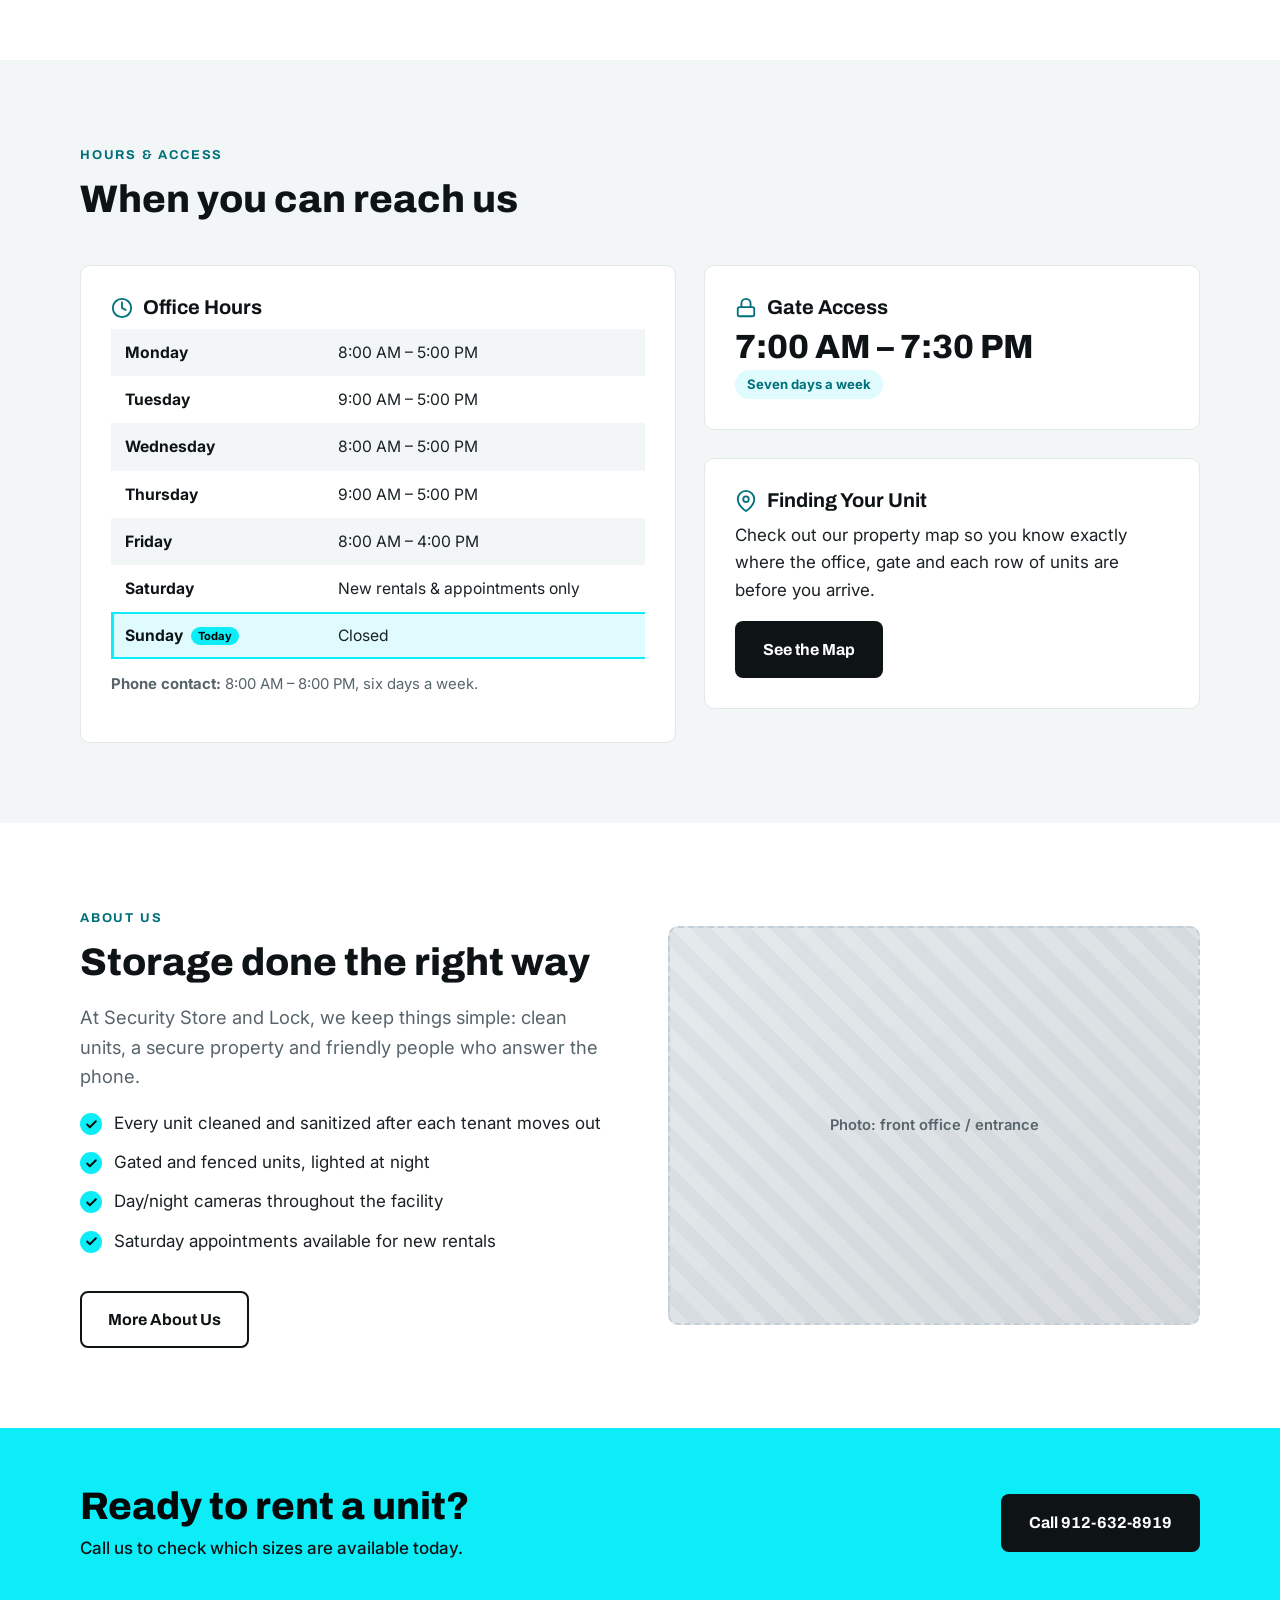
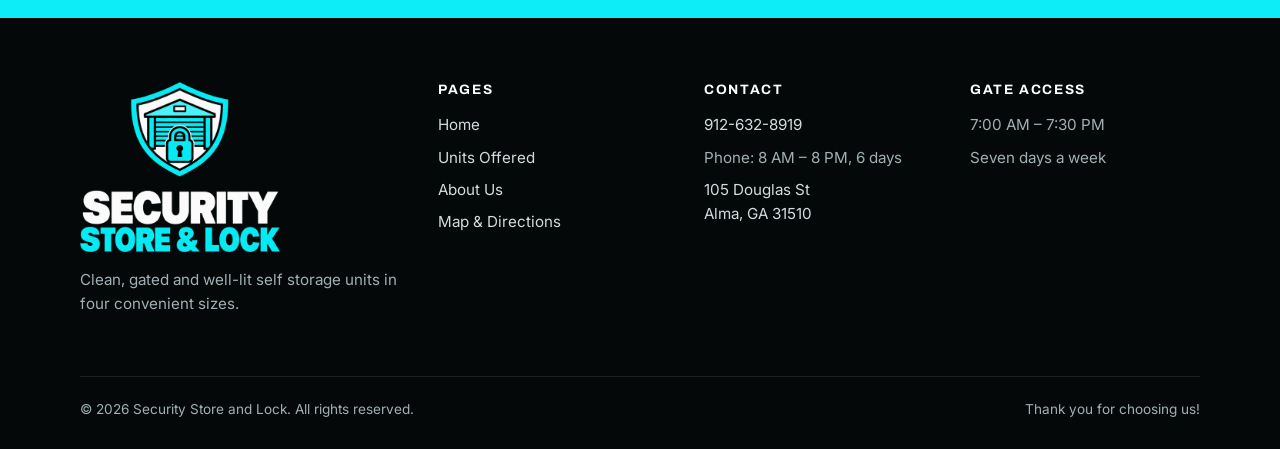
==== commit 27d2ea1a: "Fix Google Maps embed and add real address Embed and Open in Google Maps now point to Security Store" ====
--- a/index.html
+++ b/index.html
@@ -234,7 +234,7 @@
           <ul>
             <li><a href="tel:+19126328919">912-632-8919</a></li>
             <li>Phone: 8 AM – 8 PM, 6 days</li>
-            <li><span class="todo">Street address, City, State ZIP</span></li>
+            <li><a href="directions.html">105 Douglas St<br>Alma, GA 31510</a></li>
           </ul>
         </div>
         <div>
